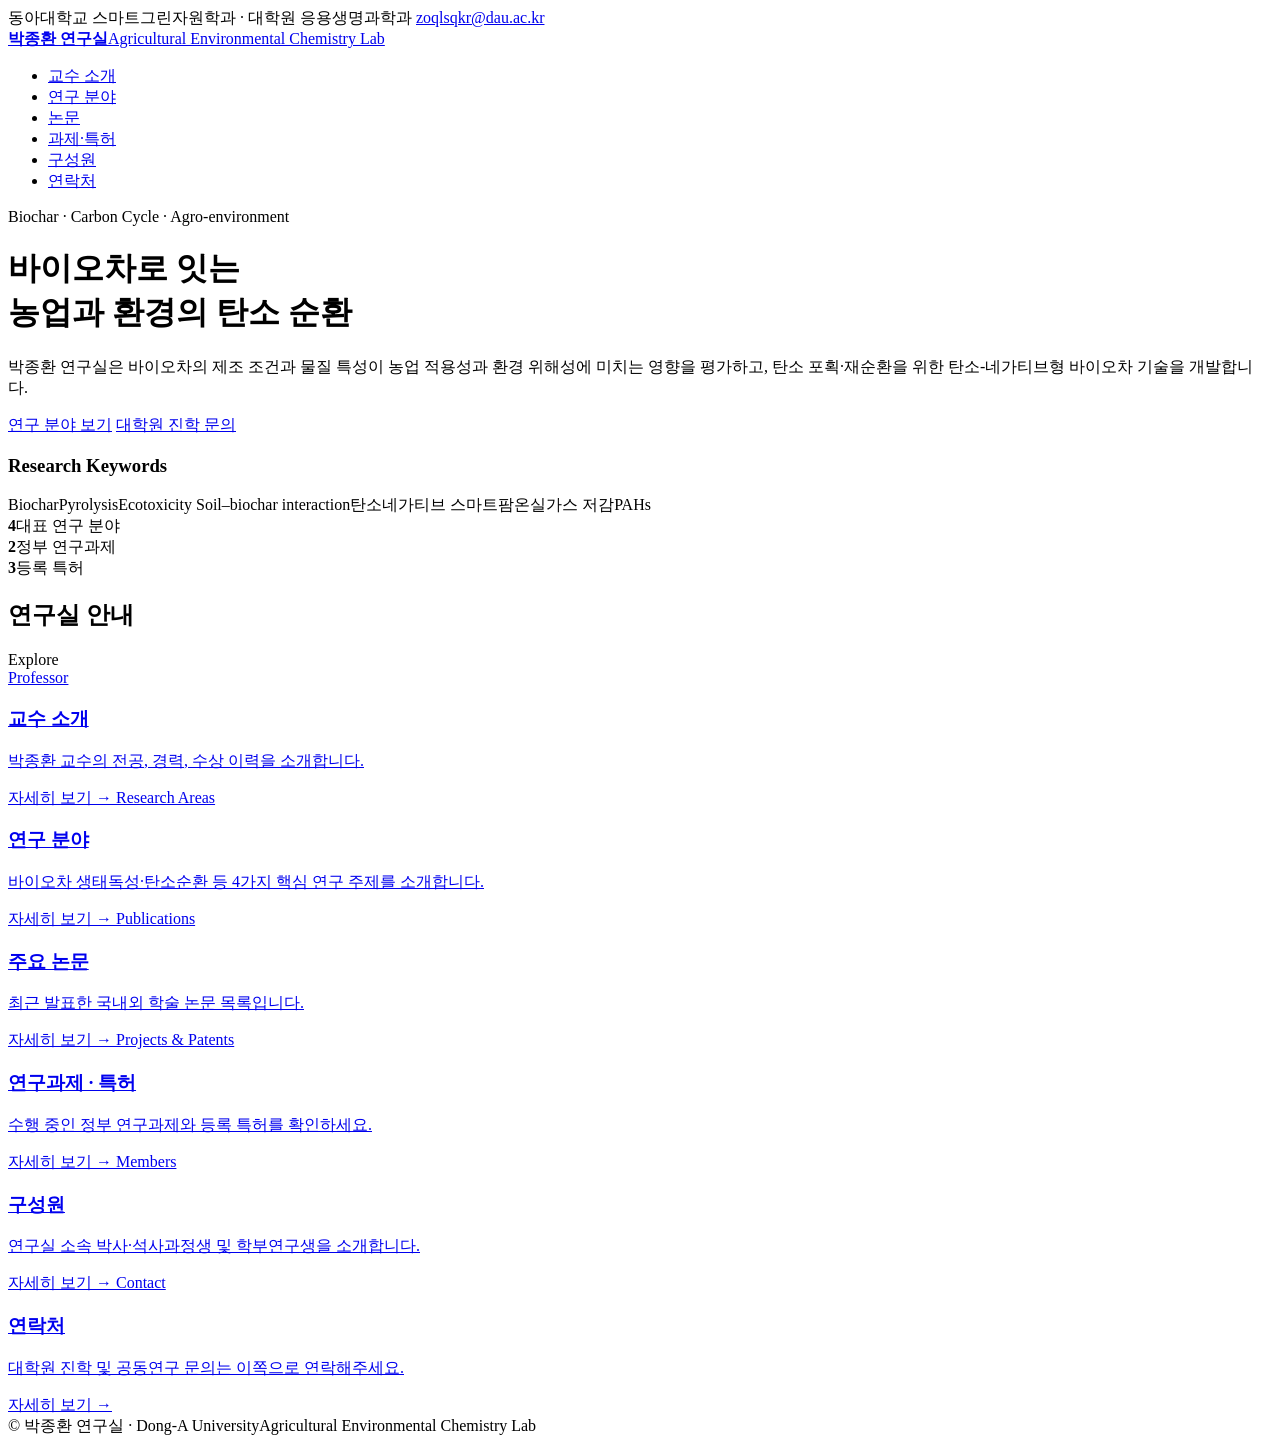
==== index.html @ 729bea8a "Add files via upload" ====
<!doctype html>
<html lang="ko" data-theme="light">
<head>
<meta charset="utf-8">
<meta name="viewport" content="width=1280">
<title>박종환 연구실</title>
<link href="https://fonts.googleapis.com/css2?family=Noto+Sans+KR:wght@400;500;700&family=Noto+Serif+KR:wght@600;700&display=swap" rel="stylesheet">
<link rel="stylesheet" href="styles.css">
</head>
<body>

<div class="topbar">
  <div class="wrap">
    <span>동아대학교 스마트그린자원학과 · 대학원 응용생명과학과</span>
    <a href="mailto:zoqlsqkr@dau.ac.kr">zoqlsqkr@dau.ac.kr</a>
  </div>
</div>

<header class="nav">
  <div class="wrap">
    <a class="brand" href="index.html"><b>박종환 연구실</b><span>Agricultural Environmental Chemistry Lab</span></a>
    <nav><ul>
      <li><a href="about.html">교수 소개</a></li>
      <li><a href="research.html">연구 분야</a></li>
      <li><a href="publications.html">논문</a></li>
      <li><a href="projects.html">과제·특허</a></li>
      <li><a href="members.html">구성원</a></li>
      <li><a href="contact.html">연락처</a></li>
    </ul></nav>
  </div>
</header>

<div class="hero">
  <div class="wrap">
    <div>
      <div class="eyebrow">Biochar · Carbon Cycle · Agro-environment</div>
      <h1>바이오차로 잇는<br>농업과 환경의 탄소 순환</h1>
      <p>박종환 연구실은 바이오차의 제조 조건과 물질 특성이 농업 적용성과 환경 위해성에 미치는 영향을 평가하고, 탄소 포획·재순환을 위한 탄소-네가티브형 바이오차 기술을 개발합니다.</p>
      <div class="btns">
        <a class="btn primary" href="research.html">연구 분야 보기</a>
        <a class="btn ghost" href="contact.html">대학원 진학 문의</a>
      </div>
    </div>
    <div class="keyword-box">
      <h3>Research Keywords</h3>
      <div class="tags">
        <span class="tag">Biochar</span><span class="tag">Pyrolysis</span><span class="tag">Ecotoxicity</span>
        <span class="tag">Soil–biochar interaction</span><span class="tag">탄소네가티브</span>
        <span class="tag">스마트팜</span><span class="tag">온실가스 저감</span><span class="tag">PAHs</span>
      </div>
      <div class="stats">
        <div><b>4</b><span>대표 연구 분야</span></div>
        <div><b>2</b><span>정부 연구과제</span></div>
        <div><b>3</b><span>등록 특허</span></div>
      </div>
    </div>
  </div>
</div>

<main>
<section>
  <div class="wrap">
    <div class="sec-head"><h2>연구실 안내</h2><span class="en">Explore</span></div>
    <div class="ovgrid">
      <a class="ovcard" href="about.html">
        <span class="en">Professor</span>
        <h3>교수 소개</h3>
        <p>박종환 교수의 전공, 경력, 수상 이력을 소개합니다.</p>
        <span class="more">자세히 보기 →</span>
      </a>
      <a class="ovcard" href="research.html">
        <span class="en">Research Areas</span>
        <h3>연구 분야</h3>
        <p>바이오차 생태독성·탄소순환 등 4가지 핵심 연구 주제를 소개합니다.</p>
        <span class="more">자세히 보기 →</span>
      </a>
      <a class="ovcard" href="publications.html">
        <span class="en">Publications</span>
        <h3>주요 논문</h3>
        <p>최근 발표한 국내외 학술 논문 목록입니다.</p>
        <span class="more">자세히 보기 →</span>
      </a>
      <a class="ovcard" href="projects.html">
        <span class="en">Projects &amp; Patents</span>
        <h3>연구과제 · 특허</h3>
        <p>수행 중인 정부 연구과제와 등록 특허를 확인하세요.</p>
        <span class="more">자세히 보기 →</span>
      </a>
      <a class="ovcard" href="members.html">
        <span class="en">Members</span>
        <h3>구성원</h3>
        <p>연구실 소속 박사·석사과정생 및 학부연구생을 소개합니다.</p>
        <span class="more">자세히 보기 →</span>
      </a>
      <a class="ovcard" href="contact.html">
        <span class="en">Contact</span>
        <h3>연락처</h3>
        <p>대학원 진학 및 공동연구 문의는 이쪽으로 연락해주세요.</p>
        <span class="more">자세히 보기 →</span>
      </a>
    </div>
  </div>
</section>
</main>

<footer>
  <div class="wrap"><span>© 박종환 연구실 · Dong-A University</span><span>Agricultural Environmental Chemistry Lab</span></div>
</footer>

</body>
</html>
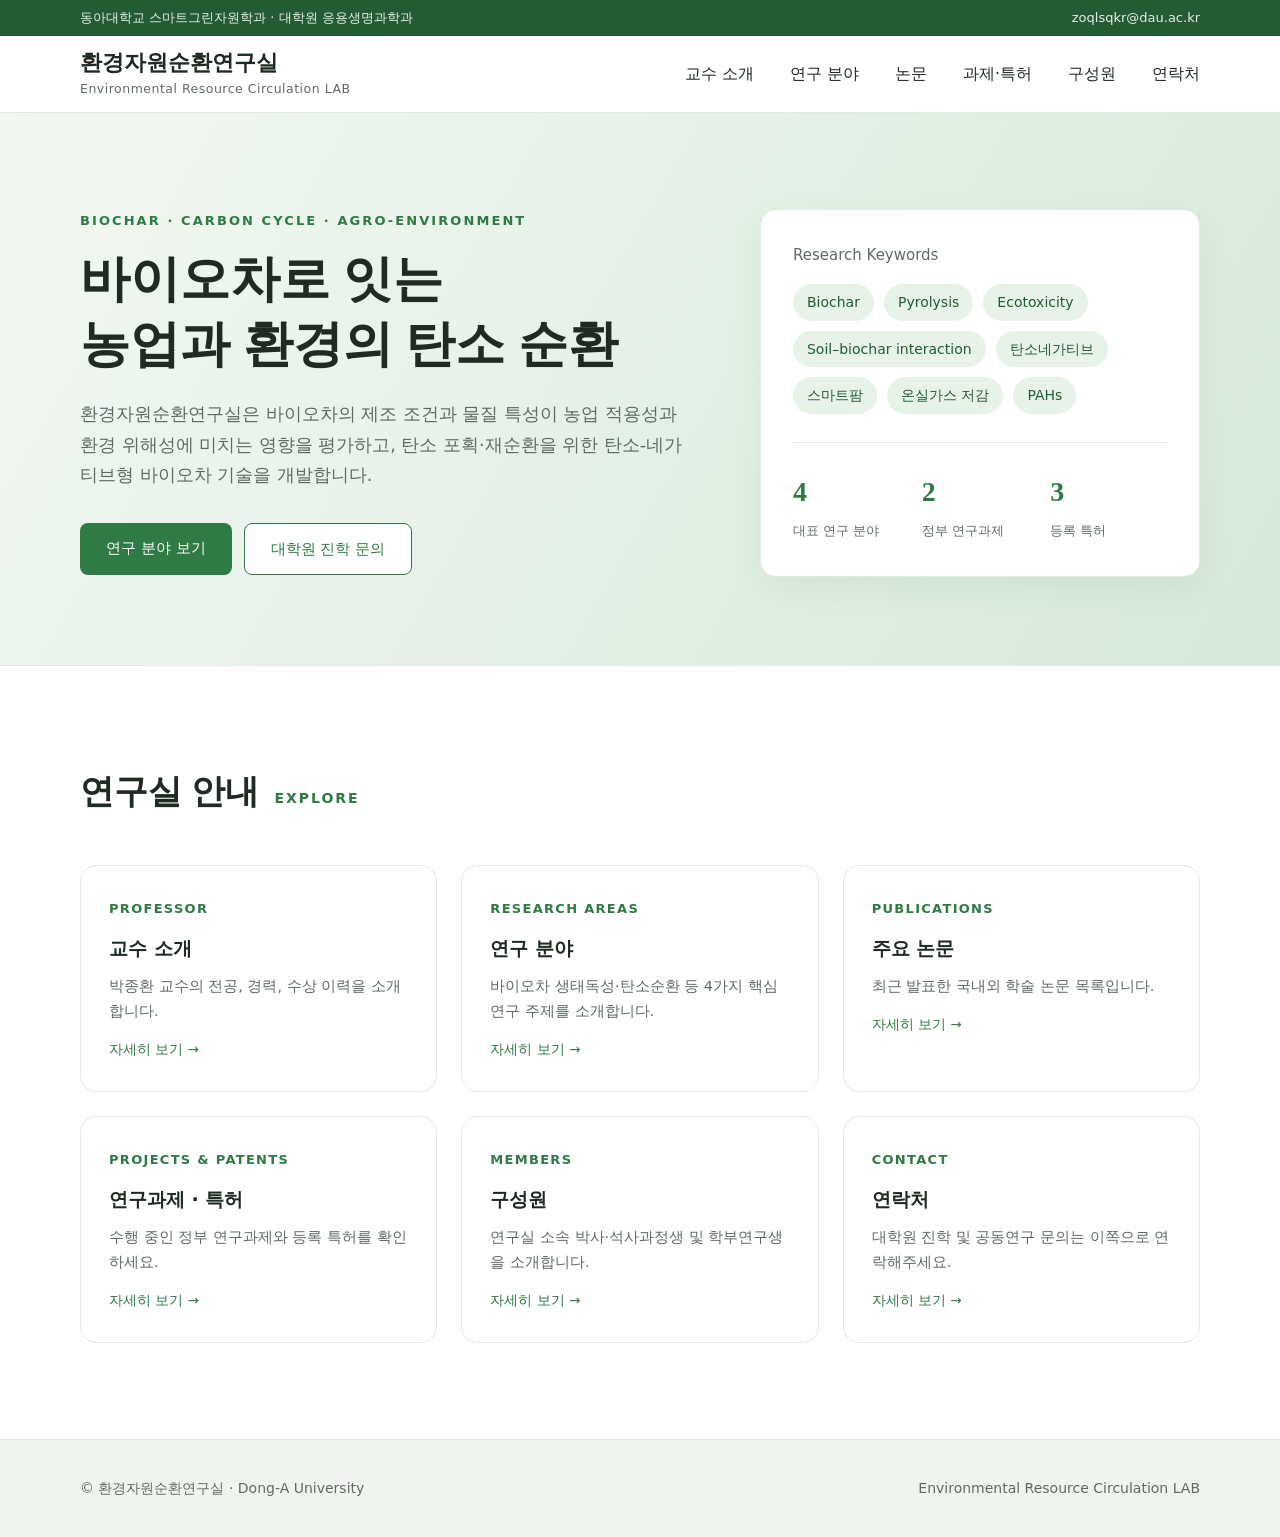
==== commit 0d4eed8d: "Fix lab name to Environmental Resource Circulation LAB" ====
--- a/index.html
+++ b/index.html
@@ -3,7 +3,7 @@
 <head>
 <meta charset="utf-8">
 <meta name="viewport" content="width=1280">
-<title>박종환 연구실</title>
+<title>환경자원순환연구실</title>
 <link href="https://fonts.googleapis.com/css2?family=Noto+Sans+KR:wght@400;500;700&family=Noto+Serif+KR:wght@600;700&display=swap" rel="stylesheet">
 <link rel="stylesheet" href="styles.css">
 </head>
@@ -18,7 +18,7 @@
 
 <header class="nav">
   <div class="wrap">
-    <a class="brand" href="index.html"><b>박종환 연구실</b><span>Agricultural Environmental Chemistry Lab</span></a>
+    <a class="brand" href="index.html"><b>환경자원순환연구실</b><span>Environmental Resource Circulation LAB</span></a>
     <nav><ul>
       <li><a href="about.html">교수 소개</a></li>
       <li><a href="research.html">연구 분야</a></li>
@@ -35,7 +35,7 @@
     <div>
       <div class="eyebrow">Biochar · Carbon Cycle · Agro-environment</div>
       <h1>바이오차로 잇는<br>농업과 환경의 탄소 순환</h1>
-      <p>박종환 연구실은 바이오차의 제조 조건과 물질 특성이 농업 적용성과 환경 위해성에 미치는 영향을 평가하고, 탄소 포획·재순환을 위한 탄소-네가티브형 바이오차 기술을 개발합니다.</p>
+      <p>환경자원순환연구실은 바이오차의 제조 조건과 물질 특성이 농업 적용성과 환경 위해성에 미치는 영향을 평가하고, 탄소 포획·재순환을 위한 탄소-네가티브형 바이오차 기술을 개발합니다.</p>
       <div class="btns">
         <a class="btn primary" href="research.html">연구 분야 보기</a>
         <a class="btn ghost" href="contact.html">대학원 진학 문의</a>
@@ -104,7 +104,7 @@
 </main>
 
 <footer>
-  <div class="wrap"><span>© 박종환 연구실 · Dong-A University</span><span>Agricultural Environmental Chemistry Lab</span></div>
+  <div class="wrap"><span>© 환경자원순환연구실 · Dong-A University</span><span>Environmental Resource Circulation LAB</span></div>
 </footer>
 
 </body>
--- a/styles.css
+++ b/styles.css
@@ -0,0 +1,118 @@
+:root{
+  --bg:#ffffff; --bg-alt:#f5f8f4; --surface:#ffffff; --ink:#1f2a22; --muted:#5f6b62; --line:#e3e8e2;
+  --accent:#2f7a45; --accent-dark:#235c34; --accent-soft:#e7f2e9;
+}
+*{box-sizing:border-box}
+html{scroll-behavior:smooth}
+body{margin:0;background:var(--bg);color:var(--ink);font-family:"Noto Sans KR",system-ui,sans-serif;line-height:1.75;font-size:16px;min-width:1100px}
+a{color:var(--accent)}
+.wrap{max-width:1200px;margin:0 auto;padding:0 40px}
+
+/* Top bar */
+.topbar{background:var(--accent-dark);color:#e6f0e8;font-size:13px}
+.topbar .wrap{display:flex;justify-content:space-between;height:36px;align-items:center}
+.topbar a{color:#e6f0e8;text-decoration:none}
+
+/* Nav */
+header.nav{position:sticky;top:0;z-index:10;background:rgba(255,255,255,.95);backdrop-filter:blur(8px);border-bottom:1px solid var(--line)}
+header.nav .wrap{display:flex;align-items:center;justify-content:space-between;height:76px}
+.brand{text-decoration:none;color:var(--ink);line-height:1.3}
+.brand b{font-family:"Noto Serif KR",serif;font-size:22px;display:block}
+.brand span{font-size:12.5px;color:var(--muted);letter-spacing:.04em}
+nav ul{display:flex;gap:36px;list-style:none;margin:0;padding:0}
+nav a{color:var(--ink);text-decoration:none;font-size:15.5px;font-weight:500;padding:26px 0;border-bottom:2px solid transparent}
+nav a:hover{color:var(--accent);border-bottom-color:var(--accent)}
+nav a.active{color:var(--accent);border-bottom-color:var(--accent);font-weight:700}
+
+/* Hero (home page) */
+.hero{background:linear-gradient(120deg,#f2f8f1 0%,#e3f0e5 55%,#d6e9da 100%);padding:96px 0 88px;border-bottom:1px solid var(--line)}
+.hero .wrap{display:grid;grid-template-columns:1.4fr 1fr;gap:64px;align-items:center}
+.eyebrow{letter-spacing:.16em;font-size:13px;color:var(--accent);text-transform:uppercase;font-weight:700}
+.hero h1{font-family:"Noto Serif KR",serif;font-size:50px;line-height:1.3;margin:14px 0 22px;color:var(--ink)}
+.hero p{font-size:17.5px;color:var(--muted);margin:0;max-width:620px}
+.btns{display:flex;gap:12px;margin-top:32px}
+.btn{display:inline-block;padding:12px 26px;border-radius:8px;text-decoration:none;font-weight:500;font-size:15px}
+.btn.primary{background:var(--accent);color:#fff}
+.btn.primary:hover{background:var(--accent-dark)}
+.btn.ghost{border:1px solid var(--accent);color:var(--accent);background:#fff}
+.keyword-box{background:#fff;border:1px solid var(--line);border-radius:16px;padding:32px;box-shadow:0 12px 32px rgba(47,122,69,.08)}
+.keyword-box h3{margin:0 0 16px;font-size:15px;color:var(--muted);font-weight:500}
+.tags{display:flex;flex-wrap:wrap;gap:10px}
+.tag{background:var(--accent-soft);color:var(--accent-dark);border-radius:999px;padding:6px 14px;font-size:14px;font-weight:500}
+.stats{display:grid;grid-template-columns:repeat(3,1fr);gap:12px;margin-top:28px;padding-top:24px;border-top:1px solid var(--line)}
+.stats b{display:block;font-family:"Noto Serif KR",serif;font-size:28px;color:var(--accent)}
+.stats span{font-size:13px;color:var(--muted)}
+
+/* Page head (sub pages) */
+.pagehead{background:linear-gradient(120deg,#f2f8f1 0%,#e3f0e5 100%);padding:58px 0;border-bottom:1px solid var(--line)}
+.pagehead h1{font-family:"Noto Serif KR",serif;font-size:36px;margin:10px 0 8px;color:var(--ink)}
+.pagehead p{margin:0;color:var(--muted);font-size:16px;max-width:640px}
+
+/* Home overview quick-links */
+.ovgrid{display:grid;grid-template-columns:repeat(3,1fr);gap:24px}
+.ovcard{display:block;background:var(--surface);border:1px solid var(--line);border-radius:16px;padding:28px;text-decoration:none;color:var(--ink);transition:box-shadow .2s,transform .2s}
+.ovcard:hover{box-shadow:0 14px 34px rgba(31,42,34,.08);transform:translateY(-2px)}
+.ovcard .en{color:var(--accent);font-size:13px;letter-spacing:.1em;text-transform:uppercase;font-weight:700}
+.ovcard h3{margin:10px 0 8px;font-size:19px}
+.ovcard p{margin:0;font-size:14.5px;color:var(--muted)}
+.ovcard .more{display:inline-block;margin-top:14px;font-size:13.5px;color:var(--accent);font-weight:500}
+
+/* Sections */
+section{padding:96px 0}
+section.alt{background:var(--bg-alt)}
+.sec-head{display:flex;align-items:baseline;gap:16px;margin-bottom:44px}
+h2{font-family:"Noto Serif KR",serif;font-size:34px;margin:0}
+.sec-head .en{color:var(--accent);font-size:14px;letter-spacing:.14em;text-transform:uppercase;font-weight:700}
+.todo{display:inline-block;background:#fff6d9;color:#8a6d12;font-size:12.5px;border-radius:4px;padding:0 8px}
+
+/* Profile */
+.profile{display:grid;grid-template-columns:280px 1fr;gap:56px;align-items:start}
+.photo{aspect-ratio:3/4;background:var(--accent-soft);border-radius:16px;display:flex;align-items:center;justify-content:center;color:var(--muted);font-size:14px;text-align:center;border:1px dashed #b9d4be}
+.profile h3{margin:0;font-size:30px}
+.profile h3 small{font-size:17px;color:var(--muted);font-weight:400;margin-left:8px}
+.affil{color:var(--muted);margin:6px 0 32px;font-size:16px}
+.info{display:grid;grid-template-columns:1fr 1fr;gap:20px}
+.info .item{background:var(--bg-alt);border-radius:12px;padding:20px 24px}
+.info .label{font-size:13px;color:var(--accent);font-weight:700;letter-spacing:.06em;margin-bottom:4px}
+
+/* Research cards */
+.cards{display:grid;grid-template-columns:repeat(2,1fr);gap:24px}
+.card{background:var(--surface);border:1px solid var(--line);border-radius:16px;padding:32px;transition:box-shadow .2s,transform .2s}
+.card:hover{box-shadow:0 14px 34px rgba(31,42,34,.08);transform:translateY(-2px)}
+.card .num{display:inline-flex;width:44px;height:44px;border-radius:12px;background:var(--accent-soft);color:var(--accent);align-items:center;justify-content:center;font-weight:700}
+.card h3{margin:18px 0 4px;font-size:20px}
+.card .en{color:var(--muted);font-size:14px;margin:0 0 14px;font-style:italic}
+.card p{margin:0;font-size:15.5px;color:var(--muted)}
+
+/* Publications */
+.pubs{list-style:none;margin:0;padding:0;background:#fff;border:1px solid var(--line);border-radius:16px}
+.pubs li{padding:26px 32px;border-top:1px solid var(--line);display:grid;grid-template-columns:90px 1fr;gap:20px}
+.pubs li:first-child{border-top:none}
+.yr{font-weight:700;color:var(--accent);font-size:18px}
+.ptitle{font-weight:500;font-size:17px}
+.meta{color:var(--muted);font-size:14.5px;margin-top:4px}
+
+/* Projects */
+.two-col{display:grid;grid-template-columns:1fr 1fr;gap:32px}
+.panel{background:#fff;border:1px solid var(--line);border-radius:16px;padding:32px}
+.panel h3{margin:0 0 16px;font-size:19px}
+.table{width:100%;border-collapse:collapse;font-size:15px}
+.table th,.table td{text-align:left;padding:14px 8px;border-top:1px solid var(--line);vertical-align:top}
+.table th{color:var(--muted);font-weight:500;font-size:13.5px;border-top:none}
+.table td:first-child{white-space:nowrap;color:var(--accent);font-weight:500;width:130px}
+.badge{background:var(--accent-soft);color:var(--accent-dark);font-size:12.5px;padding:2px 10px;border-radius:999px}
+
+/* Members */
+.members{display:grid;grid-template-columns:repeat(3,1fr);gap:24px}
+.member{background:#fff;border:1px solid var(--line);border-radius:16px;padding:28px;text-align:center}
+.avatar{width:88px;height:88px;border-radius:50%;background:var(--accent-soft);margin:0 auto 16px}
+.member h3{margin:0 0 6px;font-size:18px}
+
+/* Contact */
+.contact{display:grid;grid-template-columns:repeat(3,1fr);gap:24px}
+.contact .item{background:#fff;border:1px solid var(--line);border-radius:16px;padding:28px}
+.contact .label{font-size:13px;color:var(--accent);font-weight:700;letter-spacing:.08em;text-transform:uppercase;margin-bottom:6px}
+.contact .val{font-size:18px;font-weight:500}
+
+footer{background:#f0f4ef;border-top:1px solid var(--line);padding:36px 0;color:var(--muted);font-size:14px}
+footer .wrap{display:flex;justify-content:space-between}
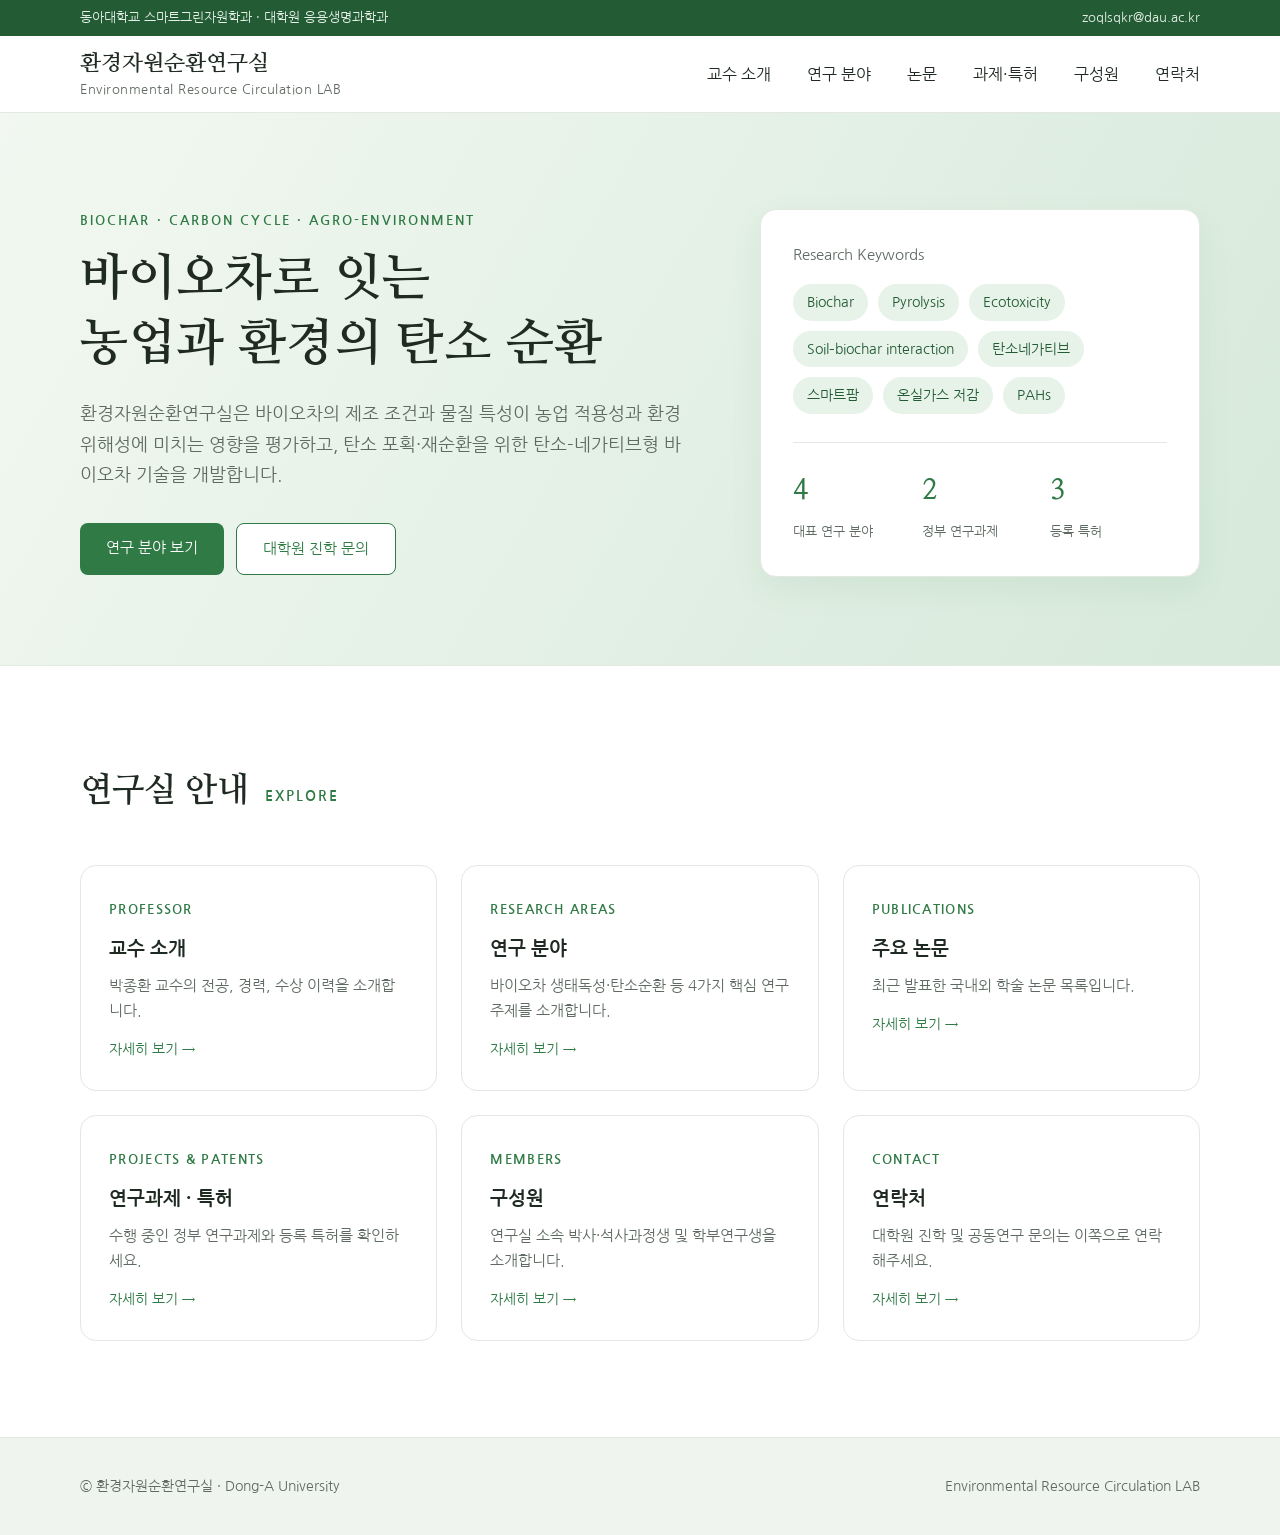
==== commit ea745306: "Switch fonts from Noto to free Nanum fonts (Nanum Gothic / Nanum Myeongjo)" ====
--- a/index.html
+++ b/index.html
@@ -4,7 +4,7 @@
 <meta charset="utf-8">
 <meta name="viewport" content="width=1280">
 <title>환경자원순환연구실</title>
-<link href="https://fonts.googleapis.com/css2?family=Noto+Sans+KR:wght@400;500;700&family=Noto+Serif+KR:wght@600;700&display=swap" rel="stylesheet">
+<link href="https://fonts.googleapis.com/css2?family=Nanum+Gothic:wght@400;700;800&family=Nanum+Myeongjo:wght@400;700;800&display=swap" rel="stylesheet">
 <link rel="stylesheet" href="styles.css">
 </head>
 <body>
--- a/styles.css
+++ b/styles.css
@@ -4,7 +4,7 @@
 }
 *{box-sizing:border-box}
 html{scroll-behavior:smooth}
-body{margin:0;background:var(--bg);color:var(--ink);font-family:"Noto Sans KR",system-ui,sans-serif;line-height:1.75;font-size:16px;min-width:1100px}
+body{margin:0;background:var(--bg);color:var(--ink);font-family:"Nanum Gothic",system-ui,sans-serif;line-height:1.75;font-size:16px;min-width:1100px}
 a{color:var(--accent)}
 .wrap{max-width:1200px;margin:0 auto;padding:0 40px}
 
@@ -17,7 +17,7 @@
 header.nav{position:sticky;top:0;z-index:10;background:rgba(255,255,255,.95);backdrop-filter:blur(8px);border-bottom:1px solid var(--line)}
 header.nav .wrap{display:flex;align-items:center;justify-content:space-between;height:76px}
 .brand{text-decoration:none;color:var(--ink);line-height:1.3}
-.brand b{font-family:"Noto Serif KR",serif;font-size:22px;display:block}
+.brand b{font-family:"Nanum Myeongjo",serif;font-size:22px;display:block}
 .brand span{font-size:12.5px;color:var(--muted);letter-spacing:.04em}
 nav ul{display:flex;gap:36px;list-style:none;margin:0;padding:0}
 nav a{color:var(--ink);text-decoration:none;font-size:15.5px;font-weight:500;padding:26px 0;border-bottom:2px solid transparent}
@@ -28,7 +28,7 @@
 .hero{background:linear-gradient(120deg,#f2f8f1 0%,#e3f0e5 55%,#d6e9da 100%);padding:96px 0 88px;border-bottom:1px solid var(--line)}
 .hero .wrap{display:grid;grid-template-columns:1.4fr 1fr;gap:64px;align-items:center}
 .eyebrow{letter-spacing:.16em;font-size:13px;color:var(--accent);text-transform:uppercase;font-weight:700}
-.hero h1{font-family:"Noto Serif KR",serif;font-size:50px;line-height:1.3;margin:14px 0 22px;color:var(--ink)}
+.hero h1{font-family:"Nanum Myeongjo",serif;font-size:50px;line-height:1.3;margin:14px 0 22px;color:var(--ink)}
 .hero p{font-size:17.5px;color:var(--muted);margin:0;max-width:620px}
 .btns{display:flex;gap:12px;margin-top:32px}
 .btn{display:inline-block;padding:12px 26px;border-radius:8px;text-decoration:none;font-weight:500;font-size:15px}
@@ -40,12 +40,12 @@
 .tags{display:flex;flex-wrap:wrap;gap:10px}
 .tag{background:var(--accent-soft);color:var(--accent-dark);border-radius:999px;padding:6px 14px;font-size:14px;font-weight:500}
 .stats{display:grid;grid-template-columns:repeat(3,1fr);gap:12px;margin-top:28px;padding-top:24px;border-top:1px solid var(--line)}
-.stats b{display:block;font-family:"Noto Serif KR",serif;font-size:28px;color:var(--accent)}
+.stats b{display:block;font-family:"Nanum Myeongjo",serif;font-size:28px;color:var(--accent)}
 .stats span{font-size:13px;color:var(--muted)}
 
 /* Page head (sub pages) */
 .pagehead{background:linear-gradient(120deg,#f2f8f1 0%,#e3f0e5 100%);padding:58px 0;border-bottom:1px solid var(--line)}
-.pagehead h1{font-family:"Noto Serif KR",serif;font-size:36px;margin:10px 0 8px;color:var(--ink)}
+.pagehead h1{font-family:"Nanum Myeongjo",serif;font-size:36px;margin:10px 0 8px;color:var(--ink)}
 .pagehead p{margin:0;color:var(--muted);font-size:16px;max-width:640px}
 
 /* Home overview quick-links */
@@ -61,7 +61,7 @@
 section{padding:96px 0}
 section.alt{background:var(--bg-alt)}
 .sec-head{display:flex;align-items:baseline;gap:16px;margin-bottom:44px}
-h2{font-family:"Noto Serif KR",serif;font-size:34px;margin:0}
+h2{font-family:"Nanum Myeongjo",serif;font-size:34px;margin:0}
 .sec-head .en{color:var(--accent);font-size:14px;letter-spacing:.14em;text-transform:uppercase;font-weight:700}
 .todo{display:inline-block;background:#fff6d9;color:#8a6d12;font-size:12.5px;border-radius:4px;padding:0 8px}
 
@@ -85,12 +85,19 @@
 .card p{margin:0;font-size:15.5px;color:var(--muted)}
 
 /* Publications */
-.pubs{list-style:none;margin:0;padding:0;background:#fff;border:1px solid var(--line);border-radius:16px}
-.pubs li{padding:26px 32px;border-top:1px solid var(--line);display:grid;grid-template-columns:90px 1fr;gap:20px}
+.pub-year{font-family:"Nanum Myeongjo",serif;font-size:21px;color:var(--ink);margin:40px 0 14px;padding-bottom:8px;border-bottom:2px solid var(--accent-soft)}
+.pub-year:first-child{margin-top:0}
+.pubs{list-style:none;margin:0 0 8px;padding:0;background:#fff;border:1px solid var(--line);border-radius:16px}
+.pubs li{padding:20px 28px;border-top:1px solid var(--line);display:flex;gap:22px;align-items:flex-start}
 .pubs li:first-child{border-top:none}
-.yr{font-weight:700;color:var(--accent);font-size:18px}
-.ptitle{font-weight:500;font-size:17px}
-.meta{color:var(--muted);font-size:14.5px;margin-top:4px}
+.yr{flex:0 0 40px;font-weight:700;color:var(--accent);font-size:15px}
+.pub-thumb{flex:0 0 100px;width:100px;height:76px;object-fit:cover;border-radius:8px;border:1px solid var(--line)}
+.pub-body{flex:1;min-width:0}
+.ptitle{font-weight:500;font-size:16.5px}
+.ptitle a{color:var(--ink);text-decoration:none}
+.ptitle a:hover{color:var(--accent);text-decoration:underline}
+.meta{color:var(--muted);font-size:14px;margin-top:5px}
+.meta .badge{margin-right:8px}
 
 /* Projects */
 .two-col{display:grid;grid-template-columns:1fr 1fr;gap:32px}
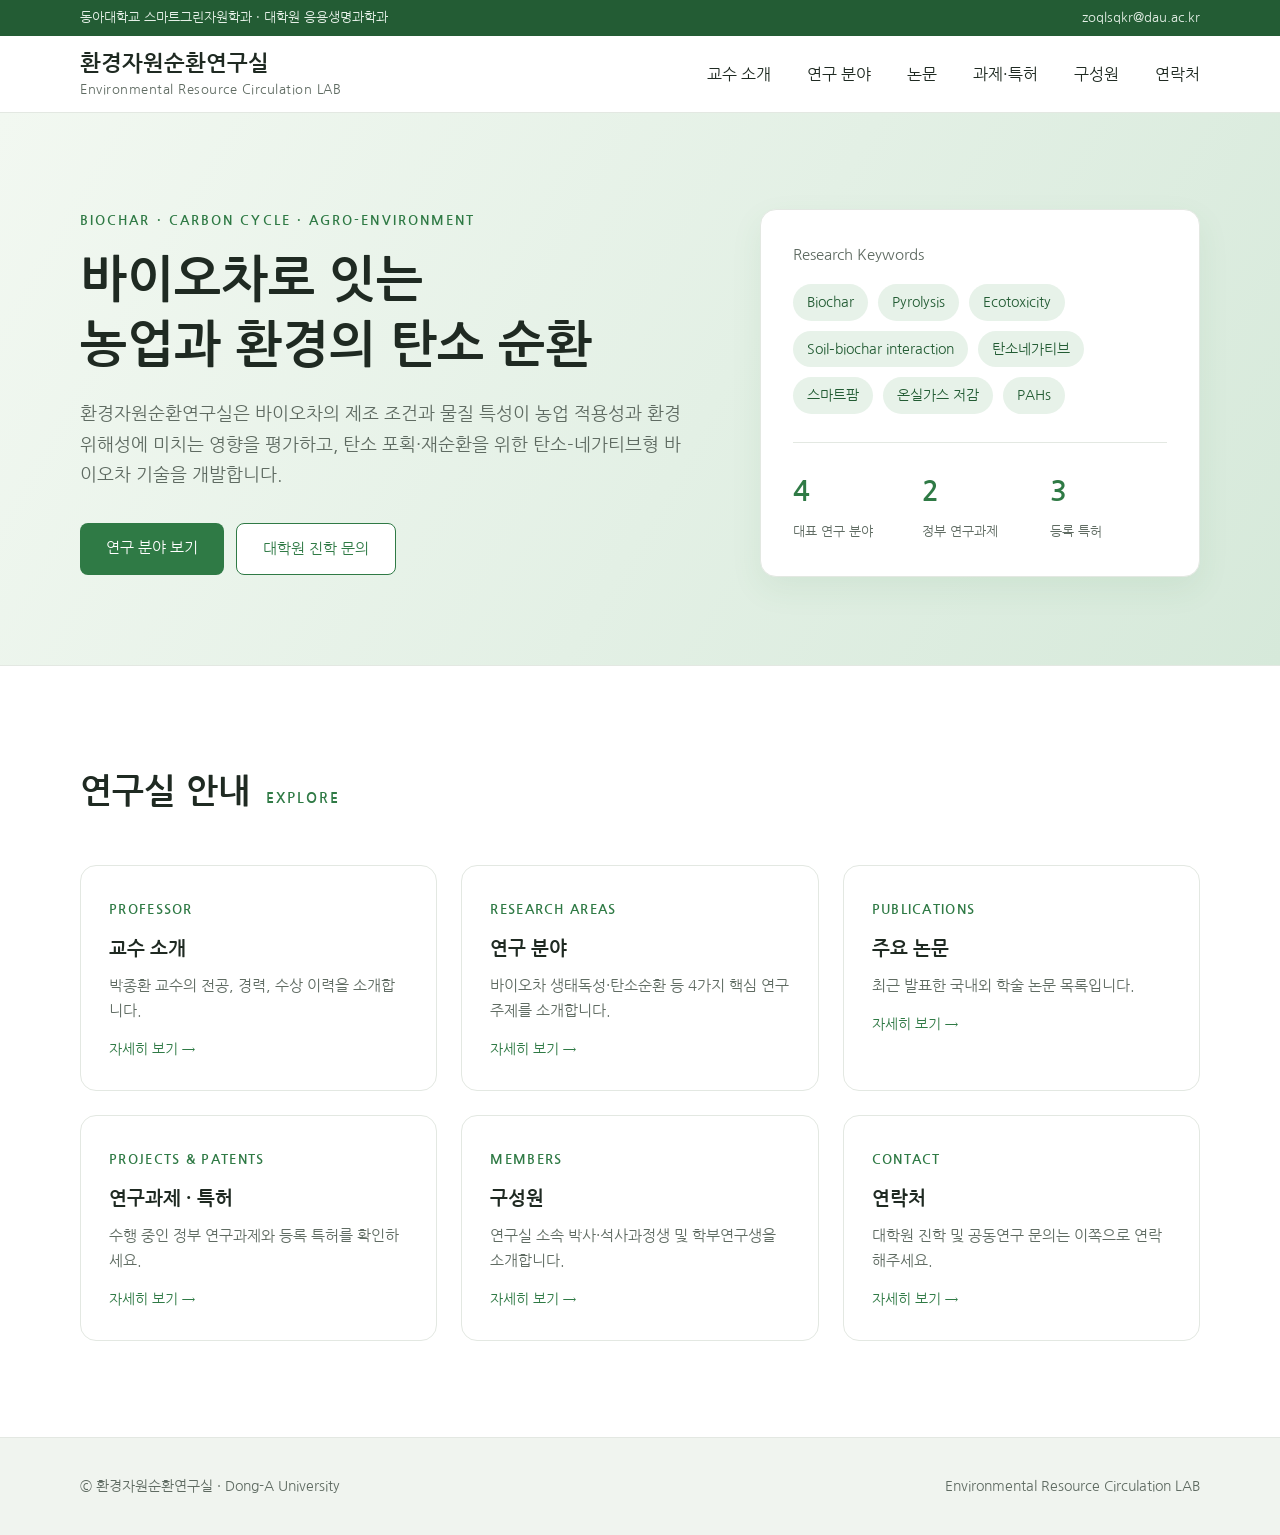
==== commit ffd728b4: "Use Nanum Gothic only for all text, including headings" ====
--- a/index.html
+++ b/index.html
@@ -4,7 +4,7 @@
 <meta charset="utf-8">
 <meta name="viewport" content="width=1280">
 <title>환경자원순환연구실</title>
-<link href="https://fonts.googleapis.com/css2?family=Nanum+Gothic:wght@400;700;800&family=Nanum+Myeongjo:wght@400;700;800&display=swap" rel="stylesheet">
+<link href="https://fonts.googleapis.com/css2?family=Nanum+Gothic:wght@400;700;800&display=swap" rel="stylesheet">
 <link rel="stylesheet" href="styles.css">
 </head>
 <body>
--- a/styles.css
+++ b/styles.css
@@ -17,7 +17,7 @@
 header.nav{position:sticky;top:0;z-index:10;background:rgba(255,255,255,.95);backdrop-filter:blur(8px);border-bottom:1px solid var(--line)}
 header.nav .wrap{display:flex;align-items:center;justify-content:space-between;height:76px}
 .brand{text-decoration:none;color:var(--ink);line-height:1.3}
-.brand b{font-family:"Nanum Myeongjo",serif;font-size:22px;display:block}
+.brand b{font-family:"Nanum Gothic",sans-serif;font-size:22px;display:block}
 .brand span{font-size:12.5px;color:var(--muted);letter-spacing:.04em}
 nav ul{display:flex;gap:36px;list-style:none;margin:0;padding:0}
 nav a{color:var(--ink);text-decoration:none;font-size:15.5px;font-weight:500;padding:26px 0;border-bottom:2px solid transparent}
@@ -28,7 +28,7 @@
 .hero{background:linear-gradient(120deg,#f2f8f1 0%,#e3f0e5 55%,#d6e9da 100%);padding:96px 0 88px;border-bottom:1px solid var(--line)}
 .hero .wrap{display:grid;grid-template-columns:1.4fr 1fr;gap:64px;align-items:center}
 .eyebrow{letter-spacing:.16em;font-size:13px;color:var(--accent);text-transform:uppercase;font-weight:700}
-.hero h1{font-family:"Nanum Myeongjo",serif;font-size:50px;line-height:1.3;margin:14px 0 22px;color:var(--ink)}
+.hero h1{font-family:"Nanum Gothic",sans-serif;font-size:50px;line-height:1.3;margin:14px 0 22px;color:var(--ink)}
 .hero p{font-size:17.5px;color:var(--muted);margin:0;max-width:620px}
 .btns{display:flex;gap:12px;margin-top:32px}
 .btn{display:inline-block;padding:12px 26px;border-radius:8px;text-decoration:none;font-weight:500;font-size:15px}
@@ -40,12 +40,12 @@
 .tags{display:flex;flex-wrap:wrap;gap:10px}
 .tag{background:var(--accent-soft);color:var(--accent-dark);border-radius:999px;padding:6px 14px;font-size:14px;font-weight:500}
 .stats{display:grid;grid-template-columns:repeat(3,1fr);gap:12px;margin-top:28px;padding-top:24px;border-top:1px solid var(--line)}
-.stats b{display:block;font-family:"Nanum Myeongjo",serif;font-size:28px;color:var(--accent)}
+.stats b{display:block;font-family:"Nanum Gothic",sans-serif;font-size:28px;color:var(--accent)}
 .stats span{font-size:13px;color:var(--muted)}
 
 /* Page head (sub pages) */
 .pagehead{background:linear-gradient(120deg,#f2f8f1 0%,#e3f0e5 100%);padding:58px 0;border-bottom:1px solid var(--line)}
-.pagehead h1{font-family:"Nanum Myeongjo",serif;font-size:36px;margin:10px 0 8px;color:var(--ink)}
+.pagehead h1{font-family:"Nanum Gothic",sans-serif;font-size:36px;margin:10px 0 8px;color:var(--ink)}
 .pagehead p{margin:0;color:var(--muted);font-size:16px;max-width:640px}
 
 /* Home overview quick-links */
@@ -61,7 +61,7 @@
 section{padding:96px 0}
 section.alt{background:var(--bg-alt)}
 .sec-head{display:flex;align-items:baseline;gap:16px;margin-bottom:44px}
-h2{font-family:"Nanum Myeongjo",serif;font-size:34px;margin:0}
+h2{font-family:"Nanum Gothic",sans-serif;font-size:34px;margin:0}
 .sec-head .en{color:var(--accent);font-size:14px;letter-spacing:.14em;text-transform:uppercase;font-weight:700}
 .todo{display:inline-block;background:#fff6d9;color:#8a6d12;font-size:12.5px;border-radius:4px;padding:0 8px}
 
@@ -85,7 +85,7 @@
 .card p{margin:0;font-size:15.5px;color:var(--muted)}
 
 /* Publications */
-.pub-year{font-family:"Nanum Myeongjo",serif;font-size:21px;color:var(--ink);margin:40px 0 14px;padding-bottom:8px;border-bottom:2px solid var(--accent-soft)}
+.pub-year{font-family:"Nanum Gothic",sans-serif;font-size:21px;color:var(--ink);margin:40px 0 14px;padding-bottom:8px;border-bottom:2px solid var(--accent-soft)}
 .pub-year:first-child{margin-top:0}
 .pubs{list-style:none;margin:0 0 8px;padding:0;background:#fff;border:1px solid var(--line);border-radius:16px}
 .pubs li{padding:20px 28px;border-top:1px solid var(--line);display:flex;gap:22px;align-items:flex-start}
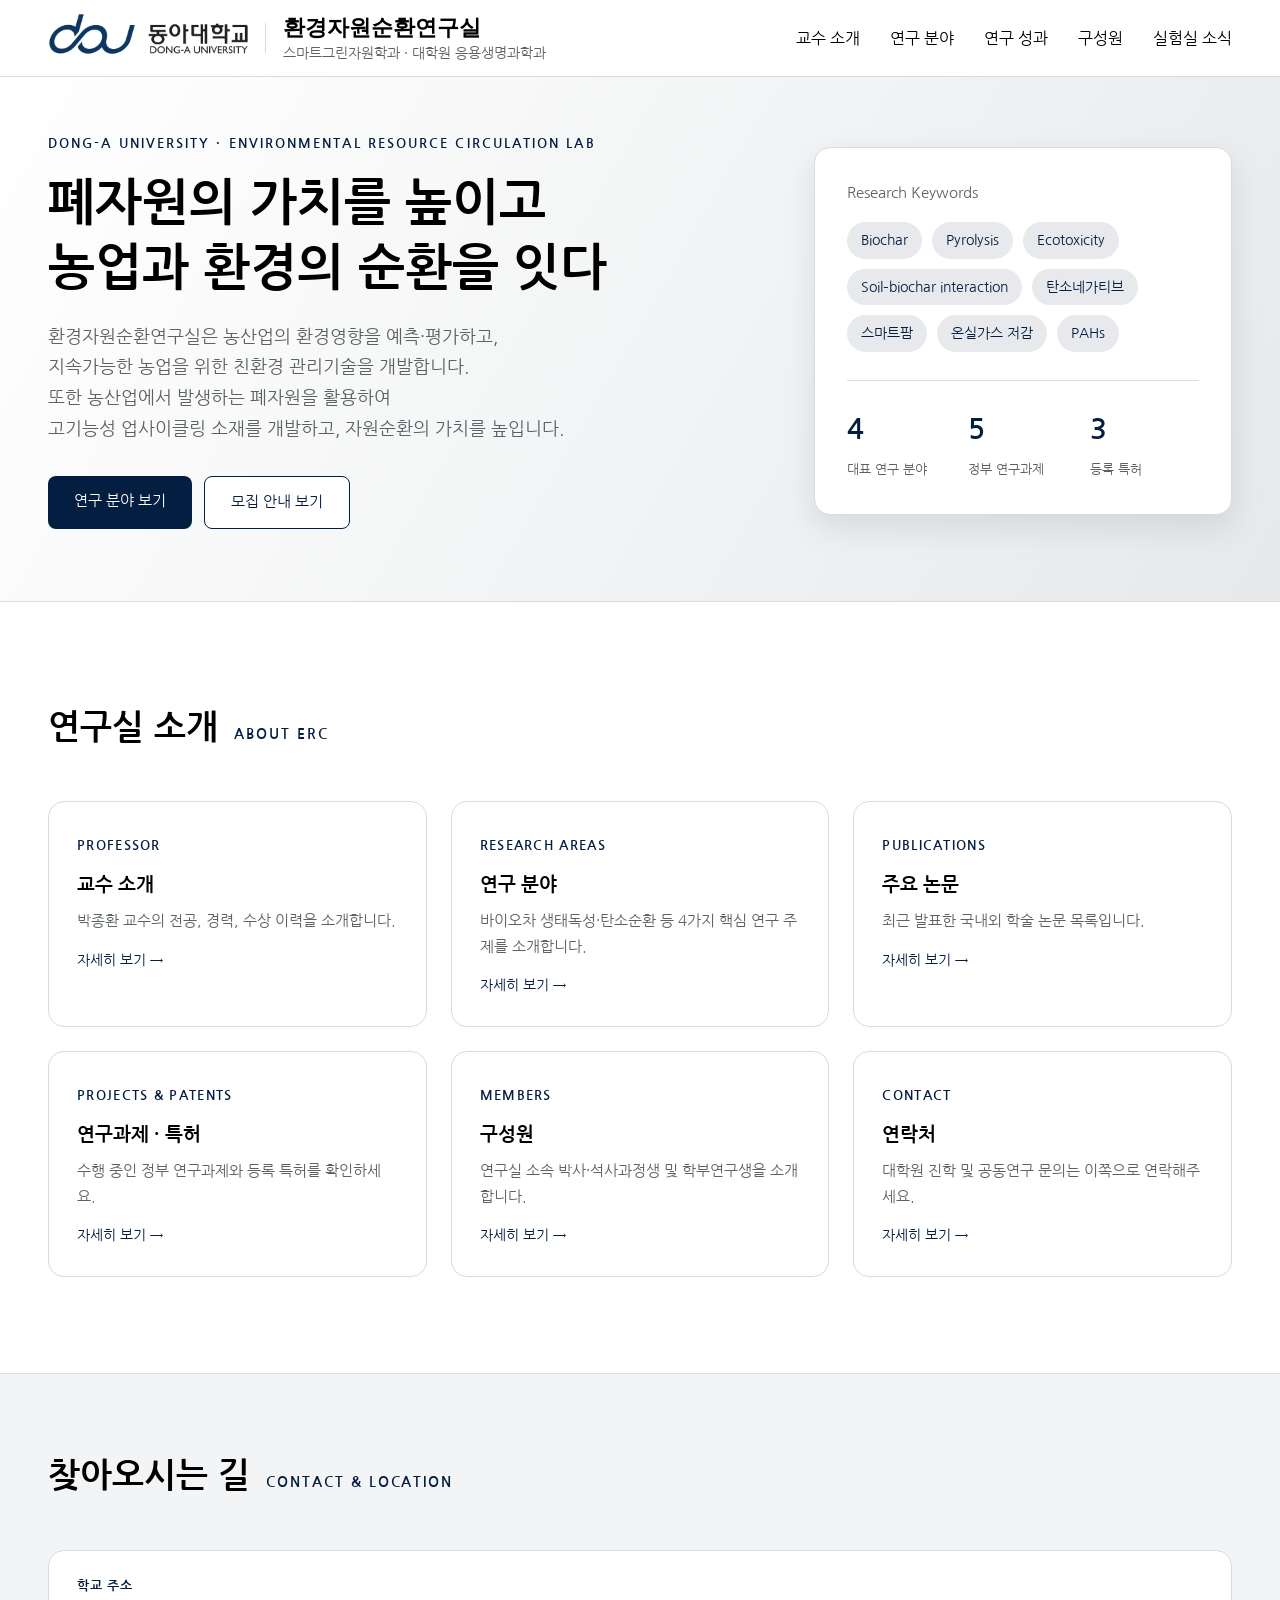
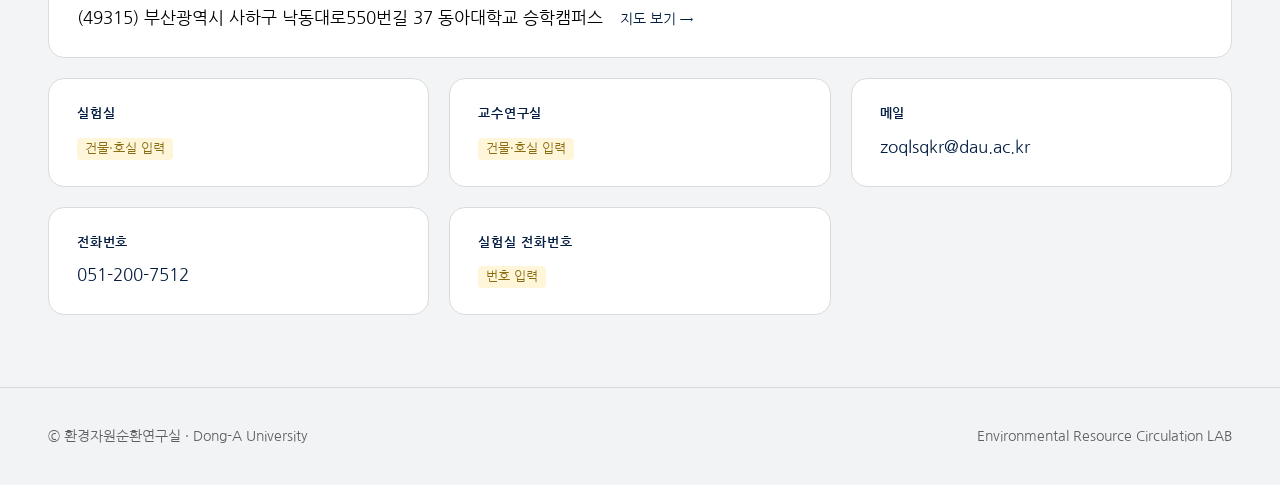
==== commit e1655dba: "Restructure site: achievements tabs, lab news, research accordion, new header - Merge publications a" ====
--- a/index.html
+++ b/index.html
@@ -9,23 +9,15 @@
 </head>
 <body>
 
-<div class="topbar">
-  <div class="wrap">
-    <span>동아대학교 스마트그린자원학과 · 대학원 응용생명과학과</span>
-    <a href="mailto:zoqlsqkr@dau.ac.kr">zoqlsqkr@dau.ac.kr</a>
-  </div>
-</div>
-
 <header class="nav">
   <div class="wrap">
-    <a class="brand" href="index.html"><b>환경자원순환연구실</b><span>Environmental Resource Circulation LAB</span></a>
+    <a class="brand" href="index.html"><img class="brand-logo" src="images/donga-logo.png" alt="동아대학교"><span class="brand-text"><span class="brand-name"><b>환경자원순환연구실</b></span><span class="brand-dept">스마트그린자원학과 · 대학원 응용생명과학과</span></span></a>
     <nav><ul>
       <li><a href="about.html">교수 소개</a></li>
       <li><a href="research.html">연구 분야</a></li>
-      <li><a href="publications.html">논문</a></li>
-      <li><a href="projects.html">과제·특허</a></li>
+      <li><a href="achievements.html">연구 성과</a></li>
       <li><a href="members.html">구성원</a></li>
-      <li><a href="contact.html">연락처</a></li>
+      <li><a href="news.html">실험실 소식</a></li>
     </ul></nav>
   </div>
 </header>
@@ -33,12 +25,12 @@
 <div class="hero">
   <div class="wrap">
     <div>
-      <div class="eyebrow">Biochar · Carbon Cycle · Agro-environment</div>
-      <h1>바이오차로 잇는<br>농업과 환경의 탄소 순환</h1>
-      <p>환경자원순환연구실은 바이오차의 제조 조건과 물질 특성이 농업 적용성과 환경 위해성에 미치는 영향을 평가하고, 탄소 포획·재순환을 위한 탄소-네가티브형 바이오차 기술을 개발합니다.</p>
+      <div class="eyebrow">Dong-A University · Environmental Resource Circulation LAB</div>
+      <h1>폐자원의 가치를 높이고<br>농업과 환경의 순환을 잇다</h1>
+      <p>환경자원순환연구실은 농산업의 환경영향을 예측·평가하고,<br>지속가능한 농업을 위한 친환경 관리기술을 개발합니다.<br>또한 농산업에서 발생하는 폐자원을 활용하여<br>고기능성 업사이클링 소재를 개발하고, 자원순환의 가치를 높입니다.</p>
       <div class="btns">
         <a class="btn primary" href="research.html">연구 분야 보기</a>
-        <a class="btn ghost" href="contact.html">대학원 진학 문의</a>
+        <a class="btn ghost" href="news.html">모집 안내 보기</a>
       </div>
     </div>
     <div class="keyword-box">
@@ -50,7 +42,7 @@
       </div>
       <div class="stats">
         <div><b>4</b><span>대표 연구 분야</span></div>
-        <div><b>2</b><span>정부 연구과제</span></div>
+        <div><b>5</b><span>정부 연구과제</span></div>
         <div><b>3</b><span>등록 특허</span></div>
       </div>
     </div>
@@ -60,7 +52,7 @@
 <main>
 <section>
   <div class="wrap">
-    <div class="sec-head"><h2>연구실 안내</h2><span class="en">Explore</span></div>
+    <div class="sec-head"><h2>연구실 소개</h2><span class="en">About ERC</span></div>
     <div class="ovgrid">
       <a class="ovcard" href="about.html">
         <span class="en">Professor</span>
@@ -74,13 +66,13 @@
         <p>바이오차 생태독성·탄소순환 등 4가지 핵심 연구 주제를 소개합니다.</p>
         <span class="more">자세히 보기 →</span>
       </a>
-      <a class="ovcard" href="publications.html">
+      <a class="ovcard" href="achievements.html#papers">
         <span class="en">Publications</span>
         <h3>주요 논문</h3>
         <p>최근 발표한 국내외 학술 논문 목록입니다.</p>
         <span class="more">자세히 보기 →</span>
       </a>
-      <a class="ovcard" href="projects.html">
+      <a class="ovcard" href="achievements.html#projects">
         <span class="en">Projects &amp; Patents</span>
         <h3>연구과제 · 특허</h3>
         <p>수행 중인 정부 연구과제와 등록 특허를 확인하세요.</p>
@@ -92,7 +84,7 @@
         <p>연구실 소속 박사·석사과정생 및 학부연구생을 소개합니다.</p>
         <span class="more">자세히 보기 →</span>
       </a>
-      <a class="ovcard" href="contact.html">
+      <a class="ovcard" href="news.html">
         <span class="en">Contact</span>
         <h3>연락처</h3>
         <p>대학원 진학 및 공동연구 문의는 이쪽으로 연락해주세요.</p>
@@ -103,6 +95,20 @@
 </section>
 </main>
 
+<section class="findus">
+  <div class="wrap">
+    <div class="sec-head"><h2>찾아오시는 길</h2><span class="en">Contact &amp; Location</span></div>
+    <div class="findus-grid">
+      <div class="item wide"><div class="label">학교 주소</div><div class="val">(49315) 부산광역시 사하구 낙동대로550번길 37 동아대학교 승학캠퍼스 <a class="maplink" href="https://map.kakao.com/?q=%EB%8F%99%EC%95%84%EB%8C%80%ED%95%99%EA%B5%90%20%EC%8A%B9%ED%95%99%EC%BA%A0%ED%8D%BC%EC%8A%A4" target="_blank" rel="noopener">지도 보기 →</a></div></div>
+      <div class="item"><div class="label">실험실</div><div class="val"><span class="todo">건물·호실 입력</span></div></div>
+      <div class="item"><div class="label">교수연구실</div><div class="val"><span class="todo">건물·호실 입력</span></div></div>
+      <div class="item"><div class="label">메일</div><div class="val"><a href="mailto:zoqlsqkr@dau.ac.kr">zoqlsqkr@dau.ac.kr</a></div></div>
+      <div class="item"><div class="label">전화번호</div><div class="val"><a href="tel:0512007512">051-200-7512</a></div></div>
+      <div class="item"><div class="label">실험실 전화번호</div><div class="val"><span class="todo">번호 입력</span></div></div>
+    </div>
+  </div>
+</section>
+
 <footer>
   <div class="wrap"><span>© 환경자원순환연구실 · Dong-A University</span><span>Environmental Resource Circulation LAB</span></div>
 </footer>
--- a/styles.css
+++ b/styles.css
@@ -1,57 +1,57 @@
 :root{
-  --bg:#ffffff; --bg-alt:#f5f8f4; --surface:#ffffff; --ink:#1f2a22; --muted:#5f6b62; --line:#e3e8e2;
-  --accent:#2f7a45; --accent-dark:#235c34; --accent-soft:#e7f2e9;
+  --bg:#ffffff; --bg-alt:#f3f4f5; --surface:#ffffff; --ink:#000000; --muted:#5c6165; --line:#d9dbdc;
+  --accent:#041e42; --accent-dark:#000000; --accent-soft:#e7e9ec; --secondary:#a2aaad;
 }
 *{box-sizing:border-box}
 html{scroll-behavior:smooth}
 body{margin:0;background:var(--bg);color:var(--ink);font-family:"Nanum Gothic",system-ui,sans-serif;line-height:1.75;font-size:16px;min-width:1100px}
 a{color:var(--accent)}
-.wrap{max-width:1200px;margin:0 auto;padding:0 40px}
-
-/* Top bar */
-.topbar{background:var(--accent-dark);color:#e6f0e8;font-size:13px}
-.topbar .wrap{display:flex;justify-content:space-between;height:36px;align-items:center}
-.topbar a{color:#e6f0e8;text-decoration:none}
+.wrap{max-width:1360px;margin:0 auto;padding:0 48px}
+
 
 /* Nav */
 header.nav{position:sticky;top:0;z-index:10;background:rgba(255,255,255,.95);backdrop-filter:blur(8px);border-bottom:1px solid var(--line)}
-header.nav .wrap{display:flex;align-items:center;justify-content:space-between;height:76px}
-.brand{text-decoration:none;color:var(--ink);line-height:1.3}
-.brand b{font-family:"Nanum Gothic",sans-serif;font-size:22px;display:block}
-.brand span{font-size:12.5px;color:var(--muted);letter-spacing:.04em}
-nav ul{display:flex;gap:36px;list-style:none;margin:0;padding:0}
+header.nav .wrap{max-width:none;padding:0 48px;display:flex;align-items:center;justify-content:space-between;height:76px}
+.brand{flex-shrink:0;display:flex;align-items:center;gap:16px;text-decoration:none;color:var(--ink);line-height:1.3}
+.brand-logo{height:42px;width:auto;margin-bottom:8px}
+.brand-text{position:relative;padding-left:18px}
+.brand-text::before{content:"";position:absolute;left:0;top:50%;width:1px;height:30px;background:var(--line);transform:translateY(-50%)}
+.brand-name{display:flex;align-items:baseline;gap:10px}
+.brand b{font-family:"Nanum Gothic",sans-serif;font-size:22px;font-weight:800}
+.brand-dept{display:block;font-size:13.5px;color:var(--muted);margin-top:2px}
+nav ul{display:flex;gap:30px;list-style:none;margin:0;padding:0}
 nav a{color:var(--ink);text-decoration:none;font-size:15.5px;font-weight:500;padding:26px 0;border-bottom:2px solid transparent}
 nav a:hover{color:var(--accent);border-bottom-color:var(--accent)}
 nav a.active{color:var(--accent);border-bottom-color:var(--accent);font-weight:700}
 
 /* Hero (home page) */
-.hero{background:linear-gradient(120deg,#f2f8f1 0%,#e3f0e5 55%,#d6e9da 100%);padding:96px 0 88px;border-bottom:1px solid var(--line)}
-.hero .wrap{display:grid;grid-template-columns:1.4fr 1fr;gap:64px;align-items:center}
+.hero{background:linear-gradient(120deg,#ffffff 0%,#f2f3f4 55%,#e6e8e9 100%);padding:56px 0 72px;border-bottom:1px solid var(--line)}
+.hero .wrap{display:grid;grid-template-columns:1.7fr 1fr;gap:56px;align-items:center}
 .eyebrow{letter-spacing:.16em;font-size:13px;color:var(--accent);text-transform:uppercase;font-weight:700}
 .hero h1{font-family:"Nanum Gothic",sans-serif;font-size:50px;line-height:1.3;margin:14px 0 22px;color:var(--ink)}
-.hero p{font-size:17.5px;color:var(--muted);margin:0;max-width:620px}
+.hero p{font-size:17.5px;color:var(--muted);margin:0;max-width:680px}
 .btns{display:flex;gap:12px;margin-top:32px}
 .btn{display:inline-block;padding:12px 26px;border-radius:8px;text-decoration:none;font-weight:500;font-size:15px}
 .btn.primary{background:var(--accent);color:#fff}
 .btn.primary:hover{background:var(--accent-dark)}
 .btn.ghost{border:1px solid var(--accent);color:var(--accent);background:#fff}
-.keyword-box{background:#fff;border:1px solid var(--line);border-radius:16px;padding:32px;box-shadow:0 12px 32px rgba(47,122,69,.08)}
+.keyword-box{background:#fff;border:1px solid var(--line);border-radius:16px;padding:32px;box-shadow:0 12px 32px rgba(4,30,66,.10)}
 .keyword-box h3{margin:0 0 16px;font-size:15px;color:var(--muted);font-weight:500}
 .tags{display:flex;flex-wrap:wrap;gap:10px}
-.tag{background:var(--accent-soft);color:var(--accent-dark);border-radius:999px;padding:6px 14px;font-size:14px;font-weight:500}
+.tag{background:var(--accent-soft);color:var(--accent);border-radius:999px;padding:6px 14px;font-size:14px;font-weight:500}
 .stats{display:grid;grid-template-columns:repeat(3,1fr);gap:12px;margin-top:28px;padding-top:24px;border-top:1px solid var(--line)}
 .stats b{display:block;font-family:"Nanum Gothic",sans-serif;font-size:28px;color:var(--accent)}
 .stats span{font-size:13px;color:var(--muted)}
 
 /* Page head (sub pages) */
-.pagehead{background:linear-gradient(120deg,#f2f8f1 0%,#e3f0e5 100%);padding:58px 0;border-bottom:1px solid var(--line)}
+.pagehead{background:linear-gradient(120deg,#ffffff 0%,#f2f3f4 100%);padding:58px 0;border-bottom:1px solid var(--line)}
 .pagehead h1{font-family:"Nanum Gothic",sans-serif;font-size:36px;margin:10px 0 8px;color:var(--ink)}
 .pagehead p{margin:0;color:var(--muted);font-size:16px;max-width:640px}
 
 /* Home overview quick-links */
 .ovgrid{display:grid;grid-template-columns:repeat(3,1fr);gap:24px}
 .ovcard{display:block;background:var(--surface);border:1px solid var(--line);border-radius:16px;padding:28px;text-decoration:none;color:var(--ink);transition:box-shadow .2s,transform .2s}
-.ovcard:hover{box-shadow:0 14px 34px rgba(31,42,34,.08);transform:translateY(-2px)}
+.ovcard:hover{box-shadow:0 14px 34px rgba(0,0,0,.08);transform:translateY(-2px)}
 .ovcard .en{color:var(--accent);font-size:13px;letter-spacing:.1em;text-transform:uppercase;font-weight:700}
 .ovcard h3{margin:10px 0 8px;font-size:19px}
 .ovcard p{margin:0;font-size:14.5px;color:var(--muted)}
@@ -67,22 +67,65 @@
 
 /* Profile */
 .profile{display:grid;grid-template-columns:280px 1fr;gap:56px;align-items:start}
-.photo{aspect-ratio:3/4;background:var(--accent-soft);border-radius:16px;display:flex;align-items:center;justify-content:center;color:var(--muted);font-size:14px;text-align:center;border:1px dashed #b9d4be}
+.photo{aspect-ratio:3/4;background:var(--accent-soft);border-radius:16px;display:flex;align-items:center;justify-content:center;color:var(--muted);font-size:14px;text-align:center;border:1px solid var(--line);overflow:hidden}
+.photo img{width:100%;height:100%;object-fit:cover}
 .profile h3{margin:0;font-size:30px}
 .profile h3 small{font-size:17px;color:var(--muted);font-weight:400;margin-left:8px}
 .affil{color:var(--muted);margin:6px 0 32px;font-size:16px}
 .info{display:grid;grid-template-columns:1fr 1fr;gap:20px}
 .info .item{background:var(--bg-alt);border-radius:12px;padding:20px 24px}
-.info .label{font-size:13px;color:var(--accent);font-weight:700;letter-spacing:.06em;margin-bottom:4px}
-
-/* Research cards */
-.cards{display:grid;grid-template-columns:repeat(2,1fr);gap:24px}
-.card{background:var(--surface);border:1px solid var(--line);border-radius:16px;padding:32px;transition:box-shadow .2s,transform .2s}
-.card:hover{box-shadow:0 14px 34px rgba(31,42,34,.08);transform:translateY(-2px)}
-.card .num{display:inline-flex;width:44px;height:44px;border-radius:12px;background:var(--accent-soft);color:var(--accent);align-items:center;justify-content:center;font-weight:700}
-.card h3{margin:18px 0 4px;font-size:20px}
-.card .en{color:var(--muted);font-size:14px;margin:0 0 14px;font-style:italic}
-.card p{margin:0;font-size:15.5px;color:var(--muted)}
+.info .label{font-size:16.5px;color:var(--accent);font-weight:800;letter-spacing:.04em;margin-bottom:10px}
+.info .item.full{grid-column:1/-1}
+.edu{list-style:none;margin:0;padding:0}
+.edu li{display:flex;gap:14px;margin-bottom:8px;line-height:1.5}
+.edu li:last-child{margin-bottom:0}
+.edu b{flex:0 0 40px;color:var(--accent)}
+.edu small{display:block;font-size:13px;color:var(--muted)}
+.career b{flex-basis:150px}
+.former{font-style:normal;font-size:14px;color:var(--muted)}
+
+/* Research panels (accordion) */
+.rgoal{display:grid;grid-template-columns:220px 1fr;gap:40px;align-items:center;background:var(--bg-alt);border-radius:16px;padding:36px 40px;margin-bottom:48px}
+.rgoal h2{font-size:28px;margin-top:6px}
+.rgoal p{margin:0;font-size:17px;color:var(--ink)}
+.rpanels{display:flex;flex-direction:column;gap:16px}
+.rpanel{background:var(--surface);border:1px solid var(--line);border-radius:16px;transition:box-shadow .2s,border-color .2s}
+.rpanel:hover{box-shadow:0 10px 28px rgba(0,0,0,.07)}
+.rpanel[open]{border-color:var(--accent);box-shadow:0 14px 34px rgba(4,30,66,.10)}
+.rpanel summary{display:flex;align-items:flex-start;gap:24px;padding:28px 32px;cursor:pointer;list-style:none}
+.rpanel summary::-webkit-details-marker{display:none}
+.rpanel .num{flex:0 0 48px;display:inline-flex;width:48px;height:48px;border-radius:12px;background:var(--accent-soft);color:var(--accent);align-items:center;justify-content:center;font-weight:700}
+.rpanel[open] .num{background:var(--accent);color:#fff}
+.rhead{flex:1;display:block}
+.rhead h3{margin:0 0 2px;font-size:20px}
+.rpanel summary:hover h3{color:var(--accent)}
+.rhead .en{display:block;color:var(--muted);font-size:14px;font-style:italic;margin-bottom:8px}
+.rhead .sum{display:block;font-size:15.5px;color:var(--muted)}
+.rpanel .toggle{flex:0 0 32px;width:32px;height:32px;border-radius:50%;border:1px solid var(--line);position:relative;margin-top:8px;transition:transform .25s,background .2s}
+.rpanel .toggle::before,.rpanel .toggle::after{content:"";position:absolute;left:50%;top:50%;width:12px;height:2px;background:var(--accent);transform:translate(-50%,-50%)}
+.rpanel .toggle::after{transform:translate(-50%,-50%) rotate(90deg);transition:opacity .2s}
+.rpanel[open] .toggle{background:var(--accent);border-color:var(--accent)}
+.rpanel[open] .toggle::before{background:#fff}
+.rpanel[open] .toggle::after{opacity:0}
+.rdetail{display:grid;grid-template-columns:1.2fr 1fr;gap:40px;margin:0 32px;padding:28px 0 32px 72px;border-top:1px solid var(--line);animation:rfade .25s ease}
+@keyframes rfade{from{opacity:0;transform:translateY(-6px)}to{opacity:1;transform:none}}
+.rdetail h4{margin:0 0 12px;font-size:14px;color:var(--accent);letter-spacing:.06em}
+.rdetail ul{margin:0;padding-left:18px;font-size:15px;color:var(--ink)}
+.rdetail li{margin-bottom:8px}
+.rdetail ul.refs{list-style:none;padding:0;color:var(--muted);font-size:14px}
+.rdetail ul.refs li{display:flex;gap:10px;align-items:baseline;line-height:1.55;margin-bottom:12px}
+.rdetail ul.refs .badge{flex:0 0 auto}
+.rphotos{grid-column:1/-1;display:grid;grid-template-columns:repeat(3,1fr);gap:16px}
+.rphotos figure{margin:0}
+.rphotos a{display:block;height:200px;border-radius:12px;overflow:hidden;background:var(--bg-alt);border:1px solid var(--line)}
+.rphotos img{width:100%;height:100%;object-fit:cover;transition:transform .3s}
+.rphotos a:hover img{transform:scale(1.04)}
+.rphotos .fit{grid-column:span 2}
+.rphotos .fit a{background:#fff}
+.rphotos .fit img{object-fit:contain;padding:8px}
+.rphotos .fit a:hover img{transform:none}
+.rphotos figcaption{font-size:13.5px;color:var(--muted);margin-top:8px}
+.rphotos figcaption:empty{display:none}
 
 /* Publications */
 .pub-year{font-family:"Nanum Gothic",sans-serif;font-size:21px;color:var(--ink);margin:40px 0 14px;padding-bottom:8px;border-bottom:2px solid var(--accent-soft)}
@@ -90,7 +133,6 @@
 .pubs{list-style:none;margin:0 0 8px;padding:0;background:#fff;border:1px solid var(--line);border-radius:16px}
 .pubs li{padding:20px 28px;border-top:1px solid var(--line);display:flex;gap:22px;align-items:flex-start}
 .pubs li:first-child{border-top:none}
-.yr{flex:0 0 40px;font-weight:700;color:var(--accent);font-size:15px}
 .pub-thumb{flex:0 0 100px;width:100px;height:76px;object-fit:cover;border-radius:8px;border:1px solid var(--line)}
 .pub-body{flex:1;min-width:0}
 .ptitle{font-weight:500;font-size:16.5px}
@@ -98,28 +140,96 @@
 .ptitle a:hover{color:var(--accent);text-decoration:underline}
 .meta{color:var(--muted);font-size:14px;margin-top:5px}
 .meta .badge{margin-right:8px}
+.meta.authors b{color:var(--ink)}
+.meta.journal{margin-top:2px}
+
+/* Achievements tabs */
+.tabs{display:flex;gap:8px;border-bottom:2px solid var(--line);margin-bottom:36px}
+.tab{background:none;border:0;border-bottom:3px solid transparent;margin-bottom:-2px;padding:14px 28px;font:inherit;font-size:18px;color:var(--muted);cursor:pointer}
+.tab span{display:inline-block;min-width:26px;margin-left:6px;padding:0 8px;border-radius:999px;background:var(--bg-alt);font-size:13px;color:var(--muted)}
+.tab:hover{color:var(--accent)}
+.tab.on{color:var(--accent);border-bottom-color:var(--accent);font-weight:800}
+.tab.on span{background:var(--accent);color:#fff}
+.tab-note{margin:0 0 28px;font-size:14px;color:var(--muted)}
 
 /* Projects */
-.two-col{display:grid;grid-template-columns:1fr 1fr;gap:32px}
+.ach .table td:first-child{width:170px}
 .panel{background:#fff;border:1px solid var(--line);border-radius:16px;padding:32px}
 .panel h3{margin:0 0 16px;font-size:19px}
 .table{width:100%;border-collapse:collapse;font-size:15px}
 .table th,.table td{text-align:left;padding:14px 8px;border-top:1px solid var(--line);vertical-align:top}
-.table th{color:var(--muted);font-weight:500;font-size:13.5px;border-top:none}
+.table th{color:var(--ink);font-weight:400;font-size:16px;border-top:none;border-bottom:2px solid var(--line)}
 .table td:first-child{white-space:nowrap;color:var(--accent);font-weight:500;width:130px}
-.badge{background:var(--accent-soft);color:var(--accent-dark);font-size:12.5px;padding:2px 10px;border-radius:999px}
+.badge{background:var(--accent-soft);color:var(--accent);font-size:12.5px;padding:2px 10px;border-radius:999px}
+.agency{display:block;font-size:13px;color:var(--muted);margin-top:2px}
 
 /* Members */
-.members{display:grid;grid-template-columns:repeat(3,1fr);gap:24px}
-.member{background:#fff;border:1px solid var(--line);border-radius:16px;padding:28px;text-align:center}
-.avatar{width:88px;height:88px;border-radius:50%;background:var(--accent-soft);margin:0 auto 16px}
-.member h3{margin:0 0 6px;font-size:18px}
-
-/* Contact */
-.contact{display:grid;grid-template-columns:repeat(3,1fr);gap:24px}
-.contact .item{background:#fff;border:1px solid var(--line);border-radius:16px;padding:28px}
-.contact .label{font-size:13px;color:var(--accent);font-weight:700;letter-spacing:.08em;text-transform:uppercase;margin-bottom:6px}
-.contact .val{font-size:18px;font-weight:500}
-
-footer{background:#f0f4ef;border-top:1px solid var(--line);padding:36px 0;color:var(--muted);font-size:14px}
+.member-group{margin-bottom:48px}
+.member-group:last-child{margin-bottom:0}
+.member-group+.member-group{border-top:1px solid var(--line);padding-top:48px}
+.member-group-title{font-size:33px;color:var(--accent);font-weight:800;margin:0 0 24px}
+.member-group-en{font-size:15px;color:var(--muted);font-weight:500;letter-spacing:.04em;margin-left:12px}
+.members{display:grid;grid-template-columns:1fr;gap:28px}
+.member{display:flex;align-items:flex-start;gap:28px}
+.member-photo{flex:0 0 216px;width:216px;height:279px;object-fit:cover;border-radius:12px}
+.member-body{flex:1;padding-top:28px;display:flex;gap:28px;align-items:stretch}
+.member-intro-col{flex:1.4}
+.member-divider{flex:0 0 1px;width:1px;background:var(--line);align-self:stretch}
+.member-achieve-col{flex:1;font-size:13.5px;color:var(--muted)}
+.member h3{margin:0 0 6px;font-size:26px}
+.member h3 small{font-size:15px;color:var(--muted);font-weight:400;margin-left:8px}
+.member-affil{margin:0;font-size:13px;line-height:1.15;color:var(--muted)}
+.member-affil-en{margin:0 0 10px;font-size:12px;line-height:1.15;color:var(--muted);white-space:nowrap}
+.member p{margin:0 0 10px;font-size:16px;color:var(--muted)}
+
+/* Lab news */
+[hidden]{display:none!important}
+.btn.sm{padding:8px 18px;font-size:14px;cursor:pointer;font-family:inherit}
+section.news-notices{padding:72px 0 40px}
+section.news-gallery{padding:40px 0 96px}
+.news-notices .sec-head,.news-gallery .sec-head{margin-bottom:24px}
+.notice-list{border-top:2px solid var(--accent)}
+.notice-item{border-bottom:1px solid var(--line)}
+.notice-item summary{display:flex;align-items:center;gap:14px;padding:18px 12px;cursor:pointer;list-style:none}
+.notice-item summary::-webkit-details-marker{display:none}
+.notice-item summary b{flex:1;font-size:16.5px}
+.notice-item summary:hover b{color:var(--accent)}
+.notice-item summary .date{font-size:14px;color:var(--muted)}
+.notice-item summary::after{content:"+";font-size:20px;color:var(--muted);width:20px;text-align:center}
+.notice-item[open] summary::after{content:"−"}
+.notice-body{padding:4px 12px 24px 72px;white-space:pre-wrap;color:var(--muted);font-size:15.5px}
+.empty-note{color:var(--muted);padding:32px 0;text-align:center;background:var(--bg-alt);border-radius:12px;margin:0}
+.gallery{display:grid;grid-template-columns:repeat(4,1fr);gap:24px}
+.photo-card{display:block;text-align:left;background:none;border:0;padding:0;cursor:pointer;font:inherit;color:var(--ink)}
+.photo-card .thumb{position:relative;display:block;aspect-ratio:4/3;border-radius:12px;overflow:hidden;background:var(--accent-soft)}
+.photo-card img{width:100%;height:100%;object-fit:cover;transition:transform .3s}
+.photo-card:hover img{transform:scale(1.04)}
+.photo-card .count{position:absolute;right:10px;bottom:10px;background:rgba(0,0,0,.6);color:#fff;font-size:12.5px;padding:2px 9px;border-radius:999px}
+.photo-card .pc-title{display:block;margin-top:12px;font-weight:700;font-size:15.5px}
+.photo-card:hover .pc-title{color:var(--accent)}
+.photo-card .pc-date{display:block;font-size:13.5px;color:var(--muted)}
+.gallery-more{text-align:center;margin-top:36px}
+.lightbox{position:fixed;inset:0;z-index:100;background:rgba(0,0,0,.88);display:flex;align-items:center;justify-content:center;gap:16px;padding:40px}
+.lightbox figure{margin:0;max-width:min(1100px,100%);display:flex;flex-direction:column;align-items:center}
+.lightbox img{max-width:100%;max-height:75vh;border-radius:8px;object-fit:contain}
+.lightbox figcaption{color:#e8e8e8;margin-top:16px;text-align:center;font-size:15px}
+.lightbox figcaption b{font-size:17px;margin-right:12px}
+.lightbox figcaption span{color:#aaa;font-size:13.5px;margin-right:10px}
+.lightbox figcaption p{margin:6px 0 0}
+.lb-close,.lb-nav{background:none;border:0;color:#fff;cursor:pointer;font-family:inherit;line-height:1}
+.lb-close{position:absolute;top:20px;right:28px;font-size:40px}
+.lb-nav{font-size:56px;padding:0 12px;opacity:.75}
+.lb-nav:hover,.lb-close:hover{opacity:1}
+
+/* Find us (shown at the bottom of every page) */
+section.findus{background:var(--bg-alt);border-top:1px solid var(--line);padding:72px 0}
+.findus-grid{display:grid;grid-template-columns:repeat(3,1fr);gap:20px}
+.findus-grid .item{background:#fff;border:1px solid var(--line);border-radius:16px;padding:24px 28px}
+.findus-grid .item.wide{grid-column:1/-1}
+.findus-grid .label{font-size:13px;color:var(--accent);font-weight:700;letter-spacing:.06em;margin-bottom:6px}
+.findus-grid .val{font-size:17px;font-weight:500}
+.findus-grid .val a{text-decoration:none}
+.findus-grid .maplink{margin-left:12px;font-size:14px}
+
+footer{background:#f2f3f4;border-top:1px solid var(--line);padding:36px 0;color:var(--muted);font-size:14px}
 footer .wrap{display:flex;justify-content:space-between}
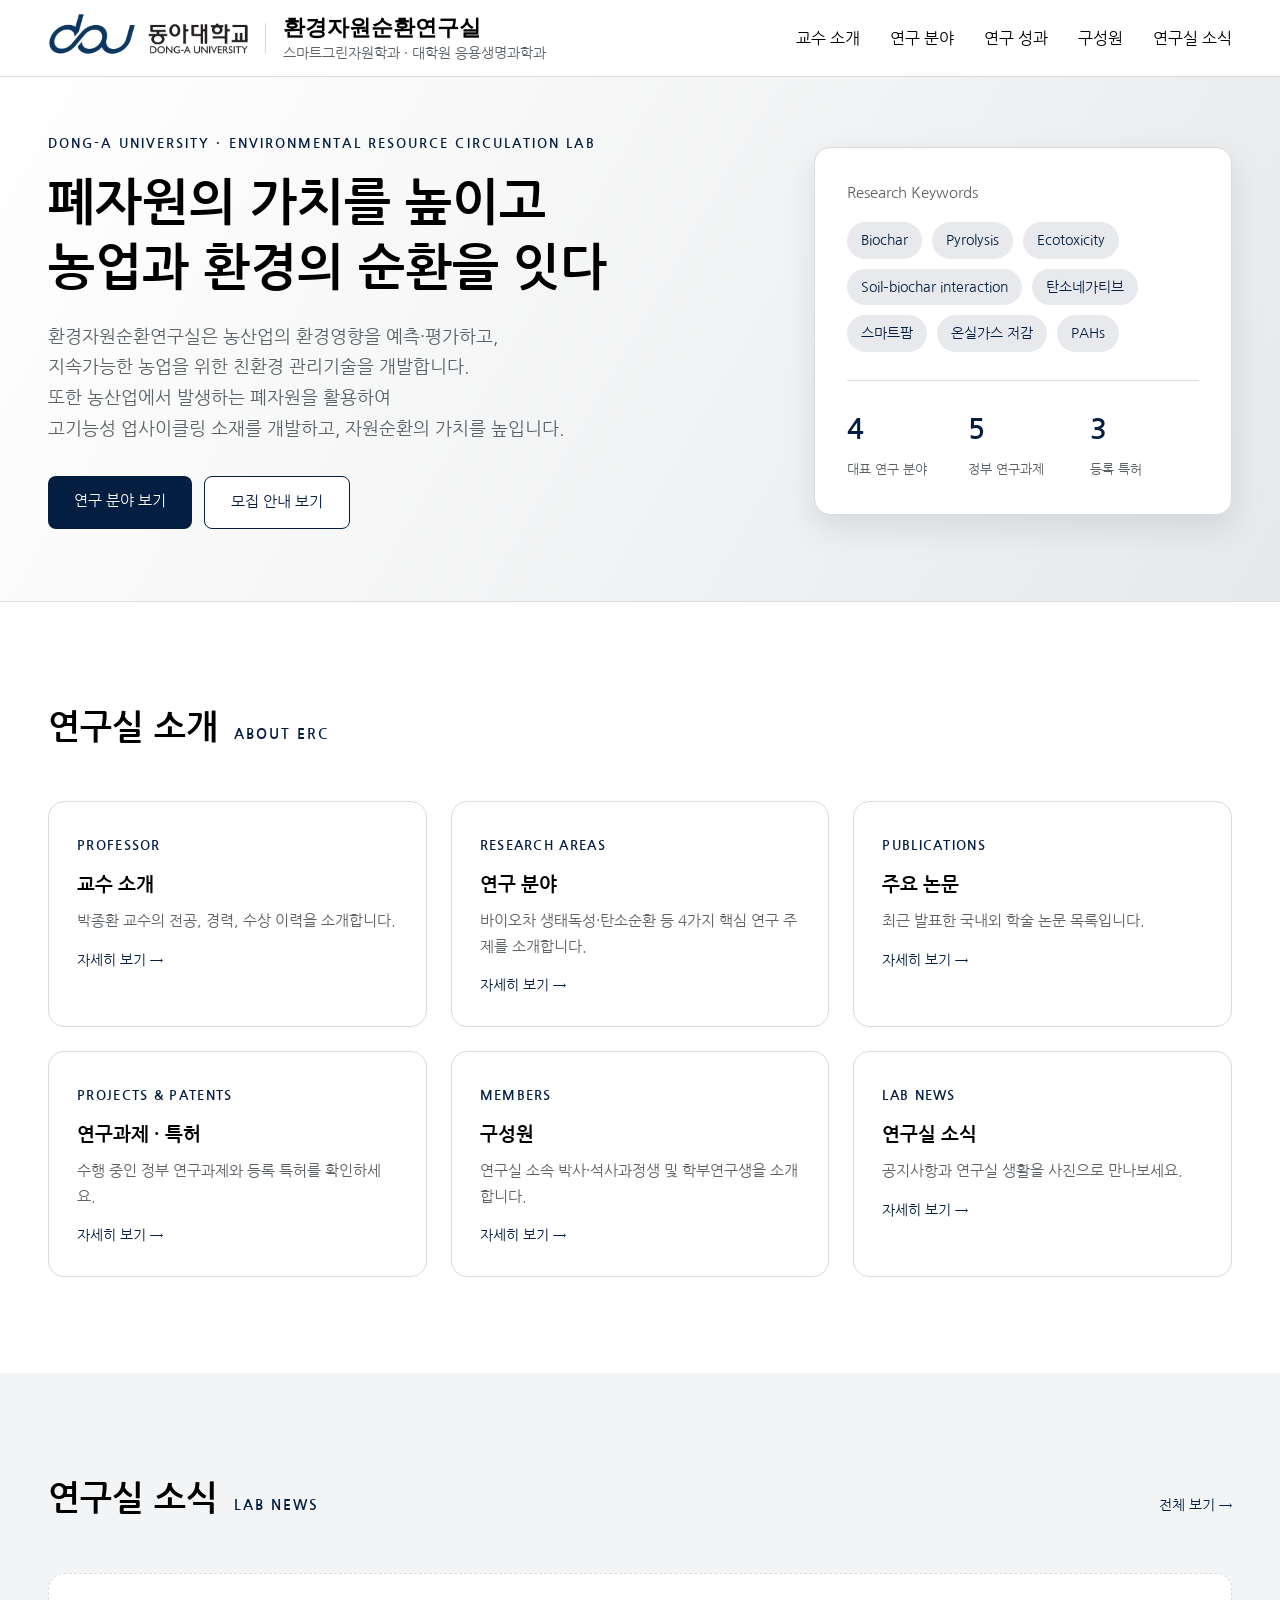
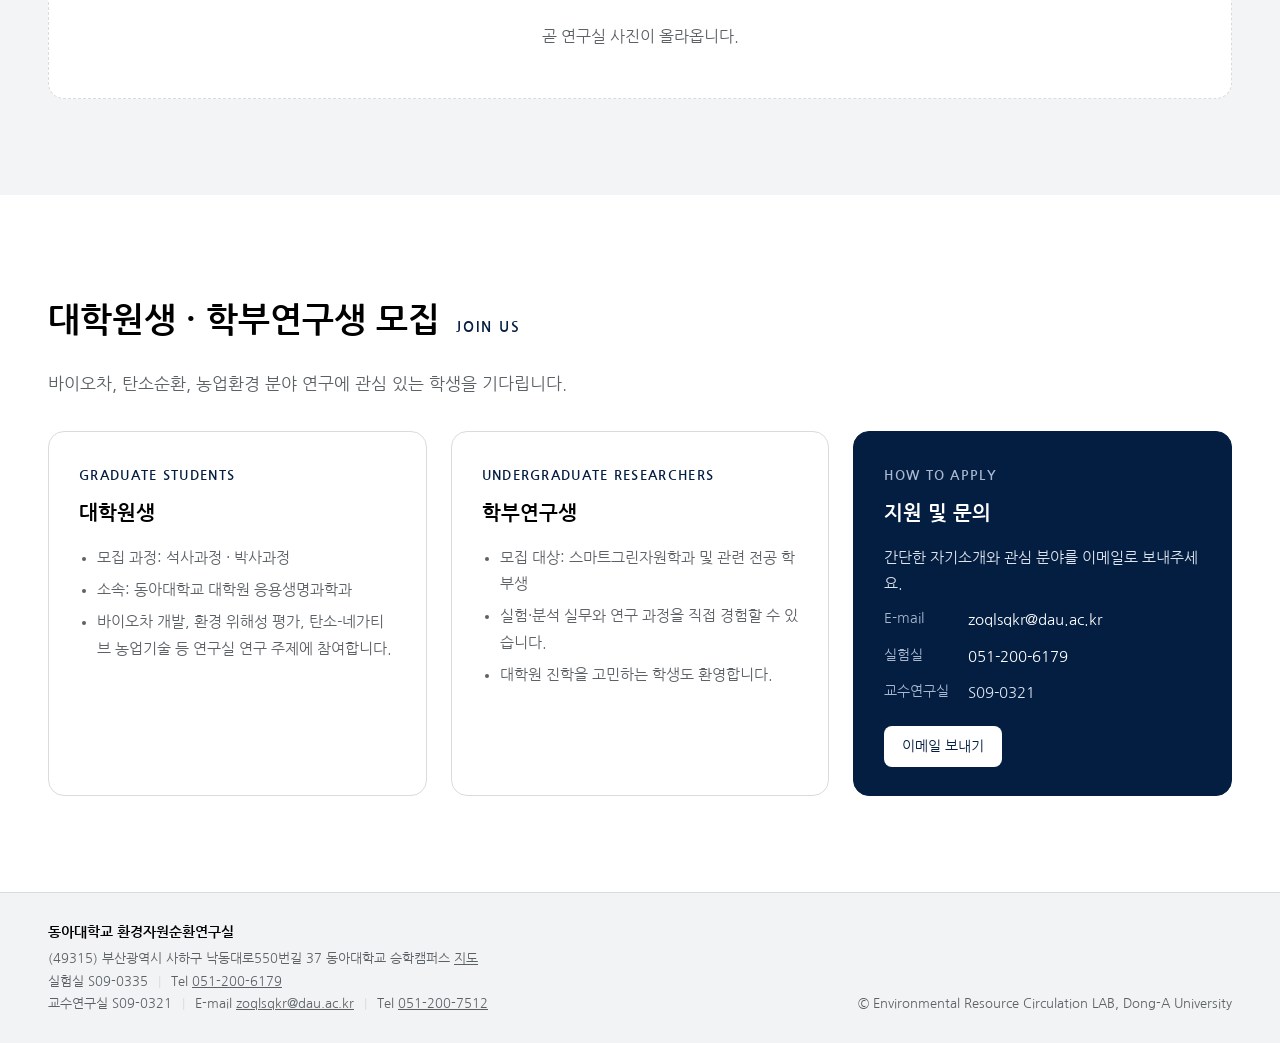
==== commit 0f3927d0: "Add Pages CMS editing, home news/recruit sections, compact footer - Move notices, photos, papers, pr" ====
--- a/index.html
+++ b/index.html
@@ -17,7 +17,7 @@
       <li><a href="research.html">연구 분야</a></li>
       <li><a href="achievements.html">연구 성과</a></li>
       <li><a href="members.html">구성원</a></li>
-      <li><a href="news.html">실험실 소식</a></li>
+      <li><a href="news.html">연구실 소식</a></li>
     </ul></nav>
   </div>
 </header>
@@ -30,7 +30,7 @@
       <p>환경자원순환연구실은 농산업의 환경영향을 예측·평가하고,<br>지속가능한 농업을 위한 친환경 관리기술을 개발합니다.<br>또한 농산업에서 발생하는 폐자원을 활용하여<br>고기능성 업사이클링 소재를 개발하고, 자원순환의 가치를 높입니다.</p>
       <div class="btns">
         <a class="btn primary" href="research.html">연구 분야 보기</a>
-        <a class="btn ghost" href="news.html">모집 안내 보기</a>
+        <a class="btn ghost" href="#recruit">모집 안내 보기</a>
       </div>
     </div>
     <div class="keyword-box">
@@ -85,33 +85,88 @@
         <span class="more">자세히 보기 →</span>
       </a>
       <a class="ovcard" href="news.html">
-        <span class="en">Contact</span>
-        <h3>연락처</h3>
-        <p>대학원 진학 및 공동연구 문의는 이쪽으로 연락해주세요.</p>
+        <span class="en">Lab News</span>
+        <h3>연구실 소식</h3>
+        <p>공지사항과 연구실 생활을 사진으로 만나보세요.</p>
         <span class="more">자세히 보기 →</span>
       </a>
     </div>
   </div>
 </section>
-</main>
 
-<section class="findus">
+<section class="alt home-news">
   <div class="wrap">
-    <div class="sec-head"><h2>찾아오시는 길</h2><span class="en">Contact &amp; Location</span></div>
-    <div class="findus-grid">
-      <div class="item wide"><div class="label">학교 주소</div><div class="val">(49315) 부산광역시 사하구 낙동대로550번길 37 동아대학교 승학캠퍼스 <a class="maplink" href="https://map.kakao.com/?q=%EB%8F%99%EC%95%84%EB%8C%80%ED%95%99%EA%B5%90%20%EC%8A%B9%ED%95%99%EC%BA%A0%ED%8D%BC%EC%8A%A4" target="_blank" rel="noopener">지도 보기 →</a></div></div>
-      <div class="item"><div class="label">실험실</div><div class="val"><span class="todo">건물·호실 입력</span></div></div>
-      <div class="item"><div class="label">교수연구실</div><div class="val"><span class="todo">건물·호실 입력</span></div></div>
-      <div class="item"><div class="label">메일</div><div class="val"><a href="mailto:zoqlsqkr@dau.ac.kr">zoqlsqkr@dau.ac.kr</a></div></div>
-      <div class="item"><div class="label">전화번호</div><div class="val"><a href="tel:0512007512">051-200-7512</a></div></div>
-      <div class="item"><div class="label">실험실 전화번호</div><div class="val"><span class="todo">번호 입력</span></div></div>
+    <div class="sec-head"><h2>연구실 소식</h2><span class="en">Lab News</span><a class="sec-more" href="news.html">전체 보기 →</a></div>
+    <div class="hn-cards" id="home-photos"></div>
+  </div>
+</section>
+
+<section class="recruit" id="recruit">
+  <div class="wrap">
+    <div class="sec-head"><h2>대학원생 · 학부연구생 모집</h2><span class="en">Join Us</span></div>
+    <p class="recruit-lead">바이오차, 탄소순환, 농업환경 분야 연구에 관심 있는 학생을 기다립니다.</p>
+    <div class="recruit-grid">
+      <div class="recruit-card">
+        <span class="en">Graduate Students</span>
+        <h3>대학원생</h3>
+        <ul>
+          <li>모집 과정: 석사과정 · 박사과정</li>
+          <li>소속: 동아대학교 대학원 응용생명과학과</li>
+          <li>바이오차 개발, 환경 위해성 평가, 탄소-네가티브 농업기술 등 연구실 연구 주제에 참여합니다.</li>
+        </ul>
+      </div>
+      <div class="recruit-card">
+        <span class="en">Undergraduate Researchers</span>
+        <h3>학부연구생</h3>
+        <ul>
+          <li>모집 대상: 스마트그린자원학과 및 관련 전공 학부생</li>
+          <li>실험·분석 실무와 연구 과정을 직접 경험할 수 있습니다.</li>
+          <li>대학원 진학을 고민하는 학생도 환영합니다.</li>
+        </ul>
+      </div>
+      <div class="recruit-card contact">
+        <span class="en">How to Apply</span>
+        <h3>지원 및 문의</h3>
+        <p>간단한 자기소개와 관심 분야를 이메일로 보내주세요.</p>
+        <p class="rc-line"><span>E-mail</span><a href="mailto:zoqlsqkr@dau.ac.kr">zoqlsqkr@dau.ac.kr</a></p>
+        <p class="rc-line"><span>실험실</span><a href="tel:0512006179">051-200-6179</a></p>
+        <p class="rc-line"><span>교수연구실</span>S09-0321</p>
+        <a class="btn primary sm" href="mailto:zoqlsqkr@dau.ac.kr?subject=%5B%EC%A7%80%EC%9B%90%20%EB%AC%B8%EC%9D%98%5D">이메일 보내기</a>
+      </div>
     </div>
   </div>
 </section>
+</main>
 
 <footer>
-  <div class="wrap"><span>© 환경자원순환연구실 · Dong-A University</span><span>Environmental Resource Circulation LAB</span></div>
+  <div class="wrap">
+    <div class="foot-info">
+      <b>동아대학교 환경자원순환연구실</b>
+      <p>(49315) 부산광역시 사하구 낙동대로550번길 37 동아대학교 승학캠퍼스 <a href="https://map.kakao.com/?q=%EB%8F%99%EC%95%84%EB%8C%80%ED%95%99%EA%B5%90%20%EC%8A%B9%ED%95%99%EC%BA%A0%ED%8D%BC%EC%8A%A4" target="_blank" rel="noopener">지도</a></p>
+      <p><span>실험실 S09-0335</span><span>Tel <a href="tel:0512006179">051-200-6179</a></span></p>
+      <p><span>교수연구실 S09-0321</span><span>E-mail <a href="mailto:zoqlsqkr@dau.ac.kr">zoqlsqkr@dau.ac.kr</a></span><span>Tel <a href="tel:0512007512">051-200-7512</a></span></p>
+    </div>
+    <div class="foot-copy">© Environmental Resource Circulation LAB, Dong-A University</div>
+  </div>
 </footer>
 
+
+<script src="site-data.js"></script>
+<script>
+// 홈 화면: 최근 사진 소식 4개를 카드뉴스로 (data/photos.json)
+(function(){
+  var D = window.SiteData, esc = D.esc;
+  D.load('photos').then(function(list){
+    var photos = list.filter(function(p){ return p.images && p.images.length; }).sort(D.byDateDesc).slice(0, 4);
+    document.getElementById('home-photos').innerHTML = photos.length
+      ? photos.map(function(p){
+          return '<a class="hn-card" href="news.html"><span class="hn-img"><img src="'+esc(D.img(p.images[0], 'images/news/'))+'" alt="'+esc(p.title)+'"></span>'
+            + '<span class="hn-body"><span class="hn-date">'+esc(p.date)+'</span><b>'+esc(p.title)+'</b>'
+            + (p.caption ? '<span class="hn-cap">'+esc(p.caption)+'</span>' : '')+'</span></a>';
+        }).join('')
+      : '<p class="hn-empty">곧 연구실 사진이 올라옵니다.</p>';
+  });
+})();
+</script>
 </body>
 </html>
--- a/styles.css
+++ b/styles.css
@@ -56,6 +56,34 @@
 .ovcard h3{margin:10px 0 8px;font-size:19px}
 .ovcard p{margin:0;font-size:14.5px;color:var(--muted)}
 .ovcard .more{display:inline-block;margin-top:14px;font-size:13.5px;color:var(--accent);font-weight:500}
+
+/* Home: news + recruit */
+.sec-head .sec-more{margin-left:auto;font-size:14px;text-decoration:none}
+.hn-cards{display:grid;grid-template-columns:repeat(4,1fr);gap:24px}
+.hn-card{display:flex;flex-direction:column;background:#fff;border:1px solid var(--line);border-radius:16px;overflow:hidden;text-decoration:none;color:var(--ink);transition:box-shadow .2s,transform .2s}
+.hn-card:hover{box-shadow:0 14px 34px rgba(0,0,0,.08);transform:translateY(-2px)}
+.hn-img{display:block;aspect-ratio:1/1;overflow:hidden;background:var(--accent-soft)}
+.hn-img img{width:100%;height:100%;object-fit:cover;transition:transform .3s}
+.hn-card:hover .hn-img img{transform:scale(1.04)}
+.hn-body{display:flex;flex-direction:column;gap:4px;padding:18px 20px 22px}
+.hn-date{font-size:13px;color:var(--accent);font-weight:700}
+.hn-body b{font-size:16.5px;line-height:1.45}
+.hn-cap{font-size:14px;color:var(--muted);display:-webkit-box;-webkit-line-clamp:2;-webkit-box-orient:vertical;overflow:hidden}
+.hn-empty{grid-column:1/-1;margin:0;padding:48px 0;text-align:center;color:var(--muted);background:#fff;border:1px dashed var(--line);border-radius:16px}
+.recruit-lead{margin:-24px 0 32px;color:var(--muted);font-size:16.5px}
+.recruit-grid{display:grid;grid-template-columns:1fr 1fr 1fr;gap:24px}
+.recruit-card{background:var(--surface);border:1px solid var(--line);border-radius:16px;padding:28px 30px}
+.recruit-card .en{color:var(--accent);font-size:13px;letter-spacing:.1em;text-transform:uppercase;font-weight:700}
+.recruit-card h3{margin:8px 0 14px;font-size:20px}
+.recruit-card ul{margin:0;padding-left:18px;font-size:15px;color:var(--muted)}
+.recruit-card li{margin-bottom:6px}
+.recruit-card.contact{background:var(--accent);border-color:var(--accent);color:#fff}
+.recruit-card.contact .en{color:#a9b8cf}
+.recruit-card.contact p{margin:0 0 10px;font-size:15px;color:#dfe5ee}
+.recruit-card .rc-line{display:flex;gap:12px}
+.recruit-card .rc-line span{flex:0 0 72px;color:#a9b8cf;font-size:13.5px}
+.recruit-card.contact a:not(.btn){color:#fff;text-decoration:none}
+.recruit-card.contact .btn{margin-top:10px;background:#fff;color:var(--accent);border:0}
 
 /* Sections */
 section{padding:96px 0}
@@ -221,15 +249,12 @@
 .lb-nav{font-size:56px;padding:0 12px;opacity:.75}
 .lb-nav:hover,.lb-close:hover{opacity:1}
 
-/* Find us (shown at the bottom of every page) */
-section.findus{background:var(--bg-alt);border-top:1px solid var(--line);padding:72px 0}
-.findus-grid{display:grid;grid-template-columns:repeat(3,1fr);gap:20px}
-.findus-grid .item{background:#fff;border:1px solid var(--line);border-radius:16px;padding:24px 28px}
-.findus-grid .item.wide{grid-column:1/-1}
-.findus-grid .label{font-size:13px;color:var(--accent);font-weight:700;letter-spacing:.06em;margin-bottom:6px}
-.findus-grid .val{font-size:17px;font-weight:500}
-.findus-grid .val a{text-decoration:none}
-.findus-grid .maplink{margin-left:12px;font-size:14px}
-
-footer{background:#f2f3f4;border-top:1px solid var(--line);padding:36px 0;color:var(--muted);font-size:14px}
-footer .wrap{display:flex;justify-content:space-between}
+footer{background:#f2f3f4;border-top:1px solid var(--line);padding:28px 0;color:var(--muted);font-size:13px;line-height:1.7}
+footer .wrap{display:flex;justify-content:space-between;align-items:flex-end;gap:24px}
+.foot-info b{display:block;color:var(--ink);font-size:14px;margin-bottom:4px}
+.foot-info p{margin:0}
+.foot-info p>span+span::before{content:"|";margin:0 10px;color:var(--line)}
+.foot-info a{color:var(--muted)}
+.foot-info a:hover{color:var(--accent)}
+.foot-info .todo{font-size:11.5px}
+.foot-copy{white-space:nowrap;font-size:12.5px}
